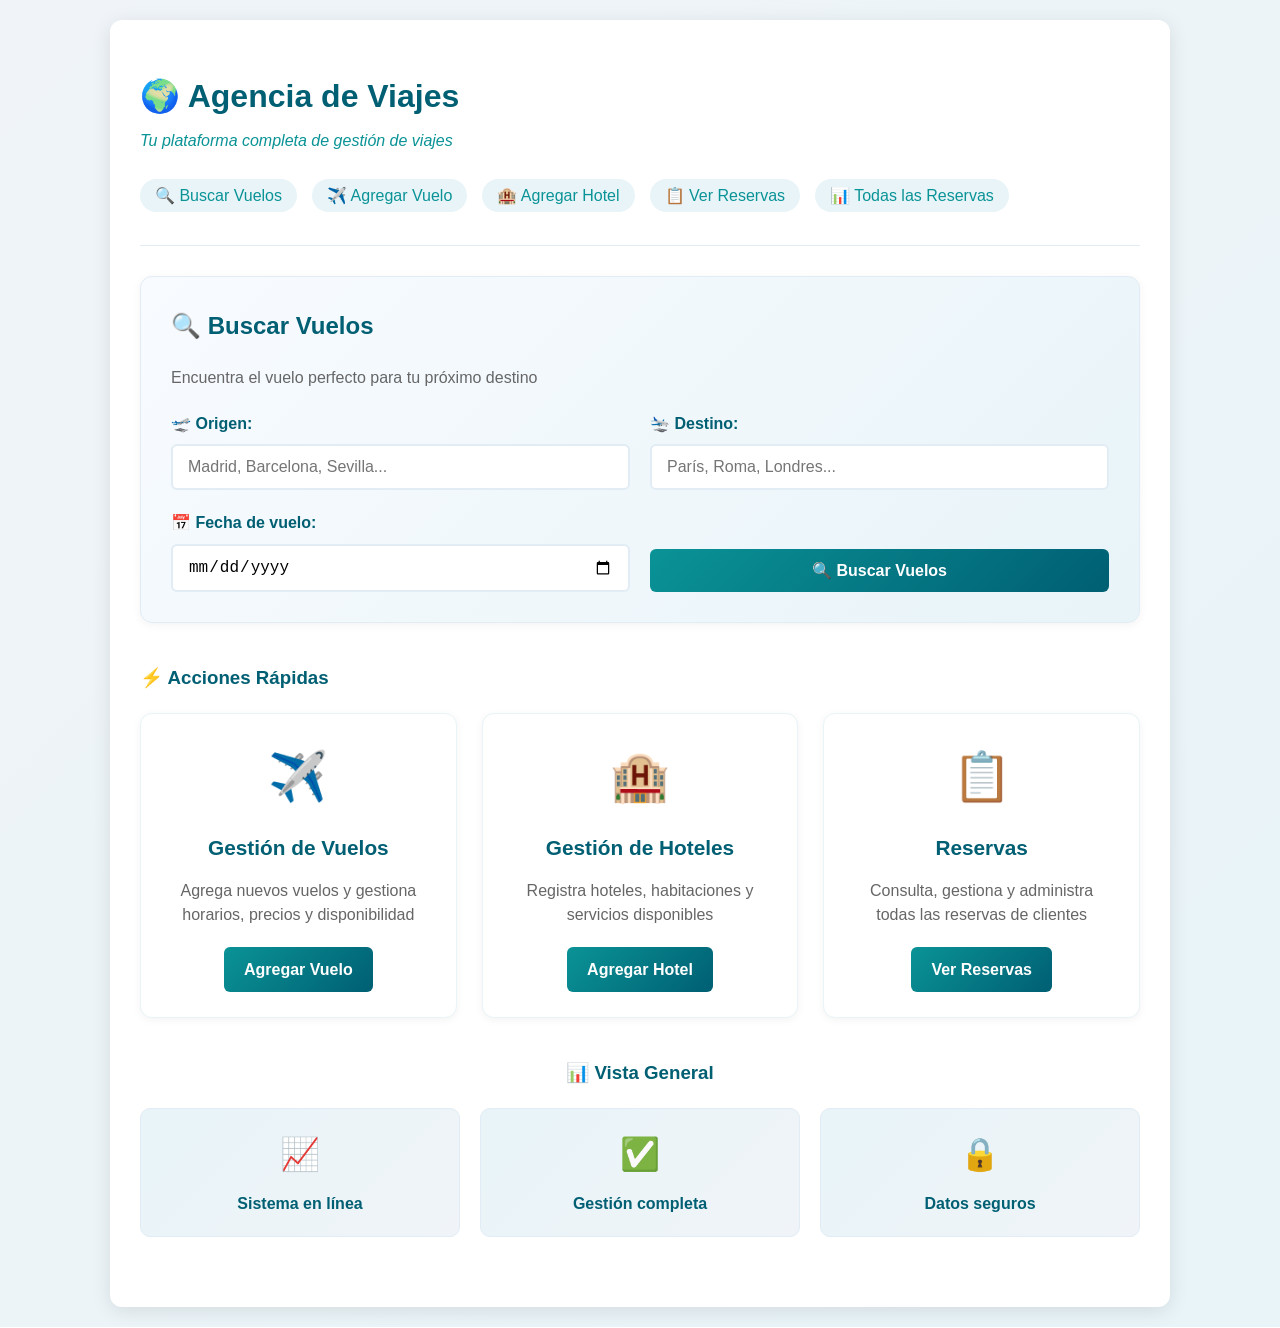
==== index.html @ 9b8c656c "Mejoras completas en la interfaz y funcionalidad del sistema" ====
<!DOCTYPE html>
<html lang="es">
<head>
  <meta charset="UTF-8">
  <meta name="viewport" content="width=device-width, initial-scale=1.0">
  <title>Agencia de Viajes - Sistema de Gestión</title>
  <link rel="stylesheet" href="styles.css" />
</head>
<body>
  <div class="container">
    <header>
      <h1>🌍 Agencia de Viajes</h1>
      <p class="subtitle">Tu plataforma completa de gestión de viajes</p>
    </header>

    <nav>
      <ul>
        <li><a href="#buscar">🔍 Buscar Vuelos</a></li>
        <li><a href="form_vuelo.html">✈️ Agregar Vuelo</a></li>
        <li><a href="form_hotel.html">🏨 Agregar Hotel</a></li>
        <li><a href="consulta_reservas.php">📋 Ver Reservas</a></li>
        <li><a href="mostrar_reservas.php">📊 Todas las Reservas</a></li>
      </ul>
    </nav>

    <!-- Sección de búsqueda integrada -->
    <section id="buscar" class="search-section">
      <h2>🔍 Buscar Vuelos</h2>
      <p>Encuentra el vuelo perfecto para tu próximo destino</p>
      <form action="mostrar_vuelo.php" method="GET" class="search-form">
        <div class="form-row">
          <div class="form-group">
            <label for="origen">🛫 Origen:</label>
            <input type="text" id="origen" name="origen" placeholder="Madrid, Barcelona, Sevilla..." required>
          </div>
          <div class="form-group">
            <label for="destino">🛬 Destino:</label>
            <input type="text" id="destino" name="destino" placeholder="París, Roma, Londres..." required>
          </div>
        </div>
        <div class="form-row">
          <div class="form-group">
            <label for="fecha">📅 Fecha de vuelo:</label>
            <input type="date" id="fecha" name="fecha">
          </div>
          <div class="form-group">
            <input type="submit" value="🔍 Buscar Vuelos" class="btn-search">
          </div>
        </div>
      </form>
    </section>

    <!-- Enlaces rápidos -->
    <section class="quick-actions">
      <h3>⚡ Acciones Rápidas</h3>
      <div class="action-cards">
        <div class="card">
          <div class="card-icon">✈️</div>
          <h4>Gestión de Vuelos</h4>
          <p>Agrega nuevos vuelos y gestiona horarios, precios y disponibilidad</p>
          <a href="form_vuelo.html" class="btn">Agregar Vuelo</a>
        </div>
        <div class="card">
          <div class="card-icon">🏨</div>
          <h4>Gestión de Hoteles</h4>
          <p>Registra hoteles, habitaciones y servicios disponibles</p>
          <a href="form_hotel.html" class="btn">Agregar Hotel</a>
        </div>
        <div class="card">
          <div class="card-icon">📋</div>
          <h4>Reservas</h4>
          <p>Consulta, gestiona y administra todas las reservas de clientes</p>
          <a href="consulta_reservas.php" class="btn">Ver Reservas</a>
        </div>
      </div>
    </section>

    <!-- Estadísticas rápidas -->
    <section class="stats-section">
      <h3>📊 Vista General</h3>
      <div class="stats-grid">
        <div class="stat-card">
          <div class="stat-number">📈</div>
          <div class="stat-label">Sistema en línea</div>
        </div>
        <div class="stat-card">
          <div class="stat-number">✅</div>
          <div class="stat-label">Gestión completa</div>
        </div>
        <div class="stat-card">
          <div class="stat-number">🔒</div>
          <div class="stat-label">Datos seguros</div>
        </div>
      </div>
    </section>
  </div>
</body>
</html>
---- styles.css ----
/* styles.css - Estilos generales para Agencia de Viajes */

body {
  font-family: 'Segoe UI', Tahoma, Geneva, Verdana, sans-serif;
  background: linear-gradient(135deg, #f0f4f8 0%, #e8f4f8 100%);
  color: #333;
  margin: 0;
  padding: 20px;
  line-height: 1.6;
}

h1, h2, h3 {
  color: #005f73;
}

h1 {
  margin-bottom: 5px;
}

.subtitle {
  color: #0a9396;
  font-style: italic;
  margin-top: 0;
  margin-bottom: 30px;
}

a {
  color: #0a9396;
  text-decoration: none;
  transition: color 0.3s ease;
}

a:hover {
  color: #005f73;
  text-decoration: underline;
}

nav ul {
  list-style: none;
  padding: 0;
  display: flex;
  gap: 15px;
  flex-wrap: wrap;
}

nav ul li {
  display: inline;
}

nav ul li a {
  background: #e8f4f8;
  padding: 8px 15px;
  border-radius: 20px;
  font-weight: 500;
  transition: all 0.3s ease;
}

nav ul li a:hover {
  background: #0a9396;
  color: white;
  text-decoration: none;
}

.container {
  max-width: 1000px;
  margin: auto;
  background: #ffffff;
  padding: 30px;
  border-radius: 12px;
  box-shadow: 0 4px 20px rgba(0, 0, 0, 0.1);
}

form {
  display: flex;
  flex-direction: column;
  gap: 15px;
}

label {
  font-weight: 600;
  color: #005f73;
}

input[type="text"],
input[type="number"],
input[type="date"] {
  padding: 12px 15px;
  border: 2px solid #e1ecf4;
  border-radius: 6px;
  font-size: 1rem;
  transition: all 0.3s ease;
  background: white;
}

input[type="text"]:focus,
input[type="number"]:focus,
input[type="date"]:focus {
  outline: none;
  border-color: #0a9396;
  box-shadow: 0 0 0 3px rgba(10, 147, 150, 0.1);
}

input[type="submit"] {
  background: linear-gradient(135deg, #0a9396, #005f73);
  color: white;
  font-weight: bold;
  border: none;
  padding: 12px 20px;
  border-radius: 6px;
  cursor: pointer;
  font-size: 1rem;
  transition: all 0.3s ease;
}

input[type="submit"]:hover {
  background: linear-gradient(135deg, #005f73, #003d4a);
  transform: translateY(-1px);
  box-shadow: 0 4px 12px rgba(0, 0, 0, 0.2);
}

/* Estilos para la búsqueda integrada */
.search-section {
  background: linear-gradient(135deg, #f8fbff, #e8f4f8);
  padding: 30px;
  border-radius: 12px;
  margin: 30px 0;
  border: 1px solid #e1ecf4;
  box-shadow: 0 2px 10px rgba(0, 0, 0, 0.05);
}

.search-section h2 {
  margin-top: 0;
  color: #005f73;
}

.search-section p {
  color: #666;
  margin-bottom: 20px;
}

.search-form {
  display: flex;
  flex-direction: column;
  gap: 20px;
}

.form-row {
  display: flex;
  gap: 20px;
  align-items: end;
}

.form-group {
  flex: 1;
  display: flex;
  flex-direction: column;
  gap: 8px;
}

.btn-search {
  background: linear-gradient(135deg, #0a9396, #005f73);
  padding: 12px 24px;
  border-radius: 6px;
  font-weight: bold;
  min-width: 160px;
  border: none;
  color: white;
  cursor: pointer;
  transition: all 0.3s ease;
}

.btn-search:hover {
  background: linear-gradient(135deg, #005f73, #003d4a);
  transform: translateY(-1px);
}

/* Estilos para las tarjetas de acción */
.quick-actions {
  margin: 40px 0;
}

.action-cards {
  display: grid;
  grid-template-columns: repeat(auto-fit, minmax(280px, 1fr));
  gap: 25px;
  margin-top: 20px;
}

.card {
  background: white;
  border: 1px solid #e8f4f8;
  border-radius: 12px;
  padding: 25px;
  text-align: center;
  transition: all 0.3s ease;
  box-shadow: 0 2px 8px rgba(0, 0, 0, 0.05);
}

.card:hover {
  transform: translateY(-5px);
  box-shadow: 0 8px 25px rgba(0, 0, 0, 0.15);
  border-color: #0a9396;
}

.card-icon {
  font-size: 3rem;
  margin-bottom: 15px;
}

.card h4 {
  color: #005f73;
  margin: 0 0 15px 0;
  font-size: 1.3rem;
}

.card p {
  color: #666;
  margin: 0 0 20px 0;
  line-height: 1.5;
}

.btn {
  display: inline-block;
  background: linear-gradient(135deg, #0a9396, #005f73);
  color: white;
  padding: 10px 20px;
  border-radius: 6px;
  text-decoration: none;
  font-weight: 600;
  transition: all 0.3s ease;
  border: none;
  cursor: pointer;
}

.btn:hover {
  background: linear-gradient(135deg, #005f73, #003d4a);
  text-decoration: none;
  transform: translateY(-1px);
}

.btn-secondary {
  background: linear-gradient(135deg, #6c757d, #495057);
}

.btn-secondary:hover {
  background: linear-gradient(135deg, #495057, #343a40);
}

/* Estilos para estadísticas */
.stats-section {
  margin: 40px 0;
  text-align: center;
}

.stats-grid {
  display: grid;
  grid-template-columns: repeat(auto-fit, minmax(200px, 1fr));
  gap: 20px;
  margin-top: 20px;
}

.stat-card {
  background: linear-gradient(135deg, #e8f4f8, #f0f4f8);
  padding: 20px;
  border-radius: 10px;
  border: 1px solid #e1ecf4;
}

.stat-number {
  font-size: 2rem;
  margin-bottom: 10px;
}

.stat-label {
  color: #005f73;
  font-weight: 600;
}

/* Estilos para tablas */
table {
  border-collapse: collapse;
  width: 100%;
  margin-top: 20px;
  background: white;
  border-radius: 8px;
  overflow: hidden;
  box-shadow: 0 2px 10px rgba(0, 0, 0, 0.1);
}

th, td {
  border: 1px solid #e1ecf4;
  padding: 12px 15px;
  text-align: left;
}

th {
  background: linear-gradient(135deg, #94d2bd, #a8dadc);
  color: #003049;
  font-weight: 600;
}

tr:nth-child(even) {
  background-color: #f8fbff;
}

tr:hover {
  background-color: #e8f4f8;
}

/* Estilos para resultados de búsqueda */
.search-summary {
  background: linear-gradient(135deg, #e8f4f8, #f0f8ff);
  padding: 20px;
  border-radius: 8px;
  margin: 20px 0;
  border-left: 4px solid #0a9396;
  box-shadow: 0 2px 8px rgba(0, 0, 0, 0.05);
}

.search-criteria {
  background: #0a9396;
  color: white;
  padding: 4px 12px;
  border-radius: 15px;
  font-size: 0.9rem;
  margin: 0 5px;
  display: inline-block;
}

.results-count {
  color: #005f73;
  font-weight: 600;
  margin: 20px 0;
  font-size: 1.1rem;
}

.price {
  font-weight: bold;
  color: #0a9396;
  font-size: 1.1rem;
}

.low-availability {
  color: #dc3545;
}

.warning {
  font-size: 0.8rem;
  color: #dc3545;
  font-weight: bold;
  display: block;
  margin-top: 2px;
}

.btn-reservar {
  background: linear-gradient(135deg, #28a745, #20c997);
  color: white;
  padding: 8px 16px;
  border-radius: 5px;
  text-decoration: none;
  font-size: 0.9rem;
  font-weight: 600;
  transition: all 0.3s ease;
}

.btn-reservar:hover {
  background: linear-gradient(135deg, #20c997, #17a2b8);
  text-decoration: none;
  transform: translateY(-1px);
}

.no-disponible {
  color: #dc3545;
  font-weight: bold;
  font-size: 0.9rem;
}

/* Mensajes */
.message {
  margin-top: 20px;
  padding: 20px;
  border-radius: 8px;
  background: linear-gradient(135deg, #94d2bd, #a8dadc);
  color: #003049;
  font-weight: 600;
}

.no-results {
  background: linear-gradient(135deg, #ffe6e6, #ffcccc);
  color: #721c24;
  text-align: center;
}

.no-results h3 {
  color: #721c24;
  margin-top: 0;
}

.no-results ul {
  text-align: left;
  display: inline-block;
  margin: 15px 0;
}

.action-buttons {
  margin-top: 30px;
  text-align: center;
  display: flex;
  gap: 15px;
  justify-content: center;
  flex-wrap: wrap;
}

/* Navegación */
nav {
  margin-bottom: 30px;
  padding-bottom: 20px;
  border-bottom: 1px solid #e1ecf4;
}

/* Responsive */
@media (max-width: 768px) {
  .form-row {
    flex-direction: column;
  }
  
  .action-cards {
    grid-template-columns: 1fr;
  }
  
  .stats-grid {
    grid-template-columns: 1fr;
  }
  
  nav ul {
    justify-content: center;
  }
  
  .action-buttons {
    flex-direction: column;
    align-items: center;
  }
  
  .action-buttons .btn {
    width: 200px;
  }
}

@media (max-width: 480px) {
  .container {
    padding: 20px;
    margin: 10px;
  }
  
  .search-section {
    padding: 20px;
  }
  
  table {
    font-size: 0.9rem;
  }
  
  th, td {
    padding: 8px 10px;
  }
}
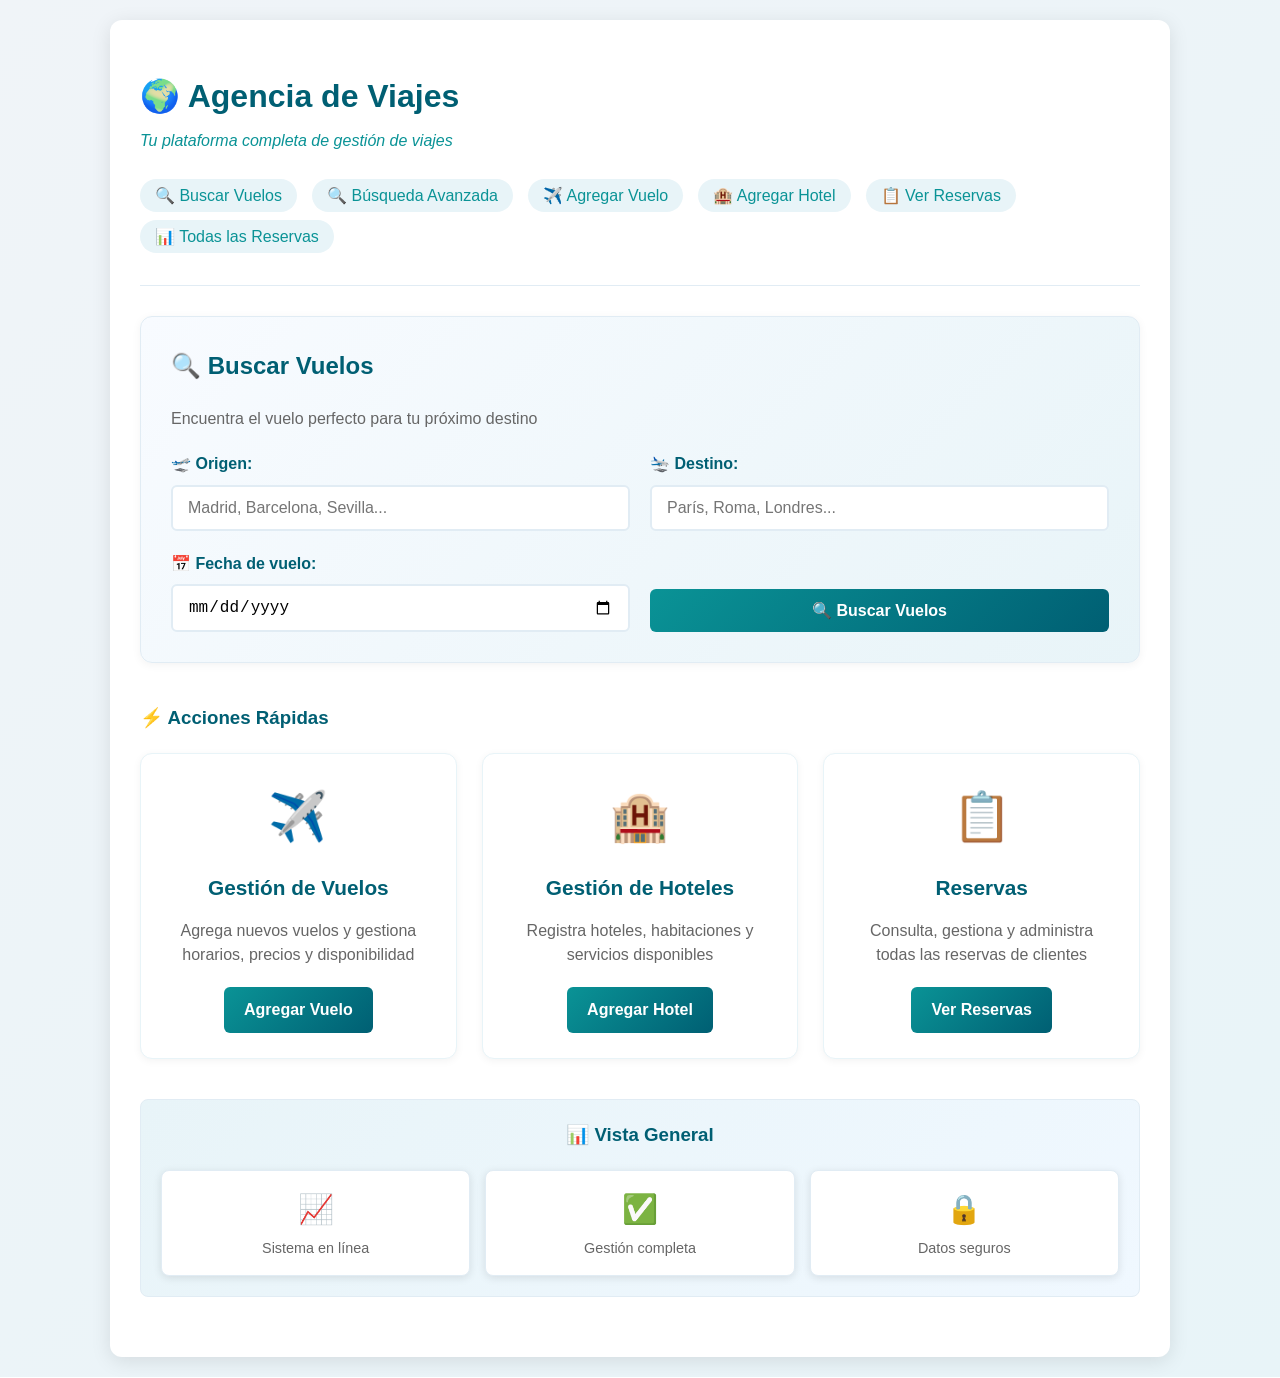
==== commit 80ce6200: "feat: Implementar busqueda avanzada de vuelos Nuevas funcionalidades: - Interfaz de busqueda avanzad" ====
--- a/index.html
+++ b/index.html
@@ -16,6 +16,7 @@
     <nav>
       <ul>
         <li><a href="#buscar">🔍 Buscar Vuelos</a></li>
+        <li><a href="busqueda_avanzada.html">🔍 Búsqueda Avanzada</a></li>
         <li><a href="form_vuelo.html">✈️ Agregar Vuelo</a></li>
         <li><a href="form_hotel.html">🏨 Agregar Hotel</a></li>
         <li><a href="consulta_reservas.php">📋 Ver Reservas</a></li>
--- a/styles.css
+++ b/styles.css
@@ -465,3 +465,214 @@
   }
 }
 
+/* Estilos específicos para consulta_reservas.php */
+.results-section {
+  margin: 20px 0;
+}
+
+.hotel-result {
+  background: linear-gradient(135deg, #f8fbff, #e8f4f8);
+  border: 1px solid #e1ecf4;
+  border-radius: 8px;
+  padding: 20px;
+  margin: 15px 0;
+  box-shadow: 0 2px 8px rgba(0, 0, 0, 0.1);
+  transition: transform 0.2s ease;
+}
+
+.hotel-result:hover {
+  transform: translateY(-2px);
+  box-shadow: 0 4px 15px rgba(0, 0, 0, 0.15);
+}
+
+.hotel-result h3 {
+  margin: 0 0 10px 0;
+  color: #005f73;
+}
+
+.reservation-count {
+  margin: 0;
+  color: #0a9396;
+  font-weight: 600;
+  font-size: 1.1rem;
+}
+
+.stats-section {
+  background: linear-gradient(135deg, #e8f4f8, #f0f8ff);
+  border-radius: 8px;
+  padding: 20px;
+  margin: 30px 0;
+  border: 1px solid #e1ecf4;
+}
+
+.stats-section h3 {
+  margin-top: 0;
+  color: #005f73;
+  text-align: center;
+}
+
+.stat-item {
+  display: flex;
+  justify-content: space-between;
+  align-items: center;
+  padding: 10px 0;
+  border-bottom: 1px solid #e1ecf4;
+}
+
+.stat-item:last-child {
+  border-bottom: none;
+}
+
+.stat-label {
+  color: #666;
+  font-weight: 500;
+}
+
+.stat-value {
+  background: #0a9396;
+  color: white;
+  padding: 4px 12px;
+  border-radius: 15px;
+  font-weight: bold;
+  font-size: 1.1rem;
+}
+
+/* Estilos específicos para mostrar_reservas.php */
+.table-container {
+  overflow-x: auto;
+  margin: 20px 0;
+  border-radius: 8px;
+  box-shadow: 0 2px 10px rgba(0, 0, 0, 0.1);
+}
+
+.codigo-reserva {
+  font-family: 'Courier New', monospace;
+  font-weight: bold;
+  color: #0a9396;
+}
+
+.tipo-reserva {
+  padding: 4px 12px;
+  border-radius: 15px;
+  font-size: 0.9rem;
+  font-weight: 600;
+  white-space: nowrap;
+}
+
+.tipo-vuelo {
+  background: #e3f2fd;
+  color: #1976d2;
+}
+
+.tipo-hotel {
+  background: #f3e5f5;
+  color: #7b1fa2;
+}
+
+.tipo-paquete {
+  background: #e8f5e8;
+  color: #388e3c;
+}
+
+.detalles-servicio {
+  font-size: 0.9rem;
+  line-height: 1.3;
+}
+
+.vuelo-info, .hotel-info {
+  margin: 2px 0;
+}
+
+.no-detalles {
+  color: #999;
+  font-style: italic;
+}
+
+.text-center {
+  text-align: center;
+}
+
+.estado {
+  padding: 4px 10px;
+  border-radius: 12px;
+  font-size: 0.85rem;
+  font-weight: 600;
+  white-space: nowrap;
+}
+
+.estado-pendiente {
+  background: #fff3cd;
+  color: #856404;
+}
+
+.estado-confirmada {
+  background: #d4edda;
+  color: #155724;
+}
+
+.estado-pagada {
+  background: #d1ecf1;
+  color: #0c5460;
+}
+
+.estado-cancelada {
+  background: #f8d7da;
+  color: #721c24;
+}
+
+.estado-completada {
+  background: #d1f2eb;
+  color: #0f5132;
+}
+
+.stats-summary {
+  background: linear-gradient(135deg, #f8fbff, #e8f4f8);
+  border-radius: 12px;
+  padding: 25px;
+  margin: 30px 0;
+  border: 1px solid #e1ecf4;
+}
+
+.stats-summary h3 {
+  text-align: center;
+  margin-bottom: 20px;
+  color: #005f73;
+}
+
+.stats-grid {
+  display: grid;
+  grid-template-columns: repeat(auto-fit, minmax(200px, 1fr));
+  gap: 15px;
+}
+
+.stat-card {
+  background: white;
+  border-radius: 8px;
+  padding: 15px;
+  text-align: center;
+  box-shadow: 0 2px 8px rgba(0, 0, 0, 0.1);
+  transition: transform 0.2s ease;
+}
+
+.stat-card:hover {
+  transform: translateY(-2px);
+}
+
+.stat-icon {
+  font-size: 2rem;
+  margin-bottom: 8px;
+}
+
+.stat-number {
+  font-size: 1.8rem;
+  font-weight: bold;
+  color: #0a9396;
+  margin-bottom: 5px;
+}
+
+.stat-label {
+  color: #666;
+  font-size: 0.9rem;
+  font-weight: 500;
+}
+
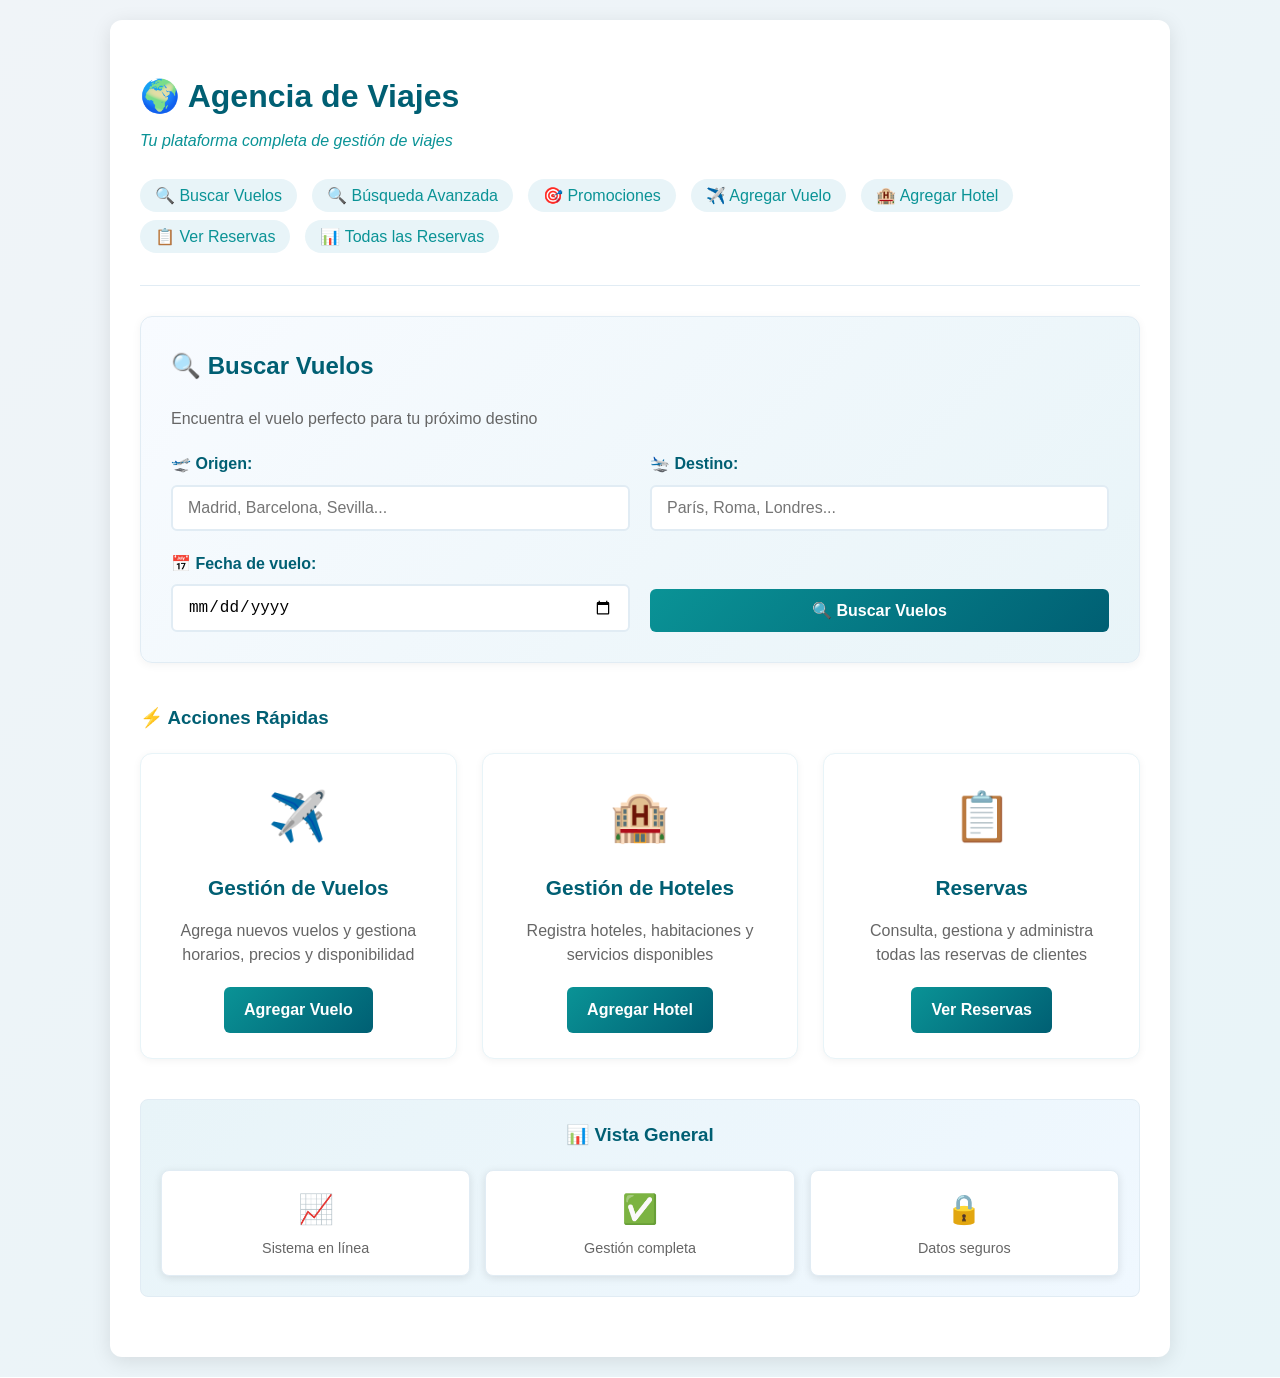
==== commit 7a31b463: "feat: Implementar carousel de promociones y destinos turisticos  Funcionalidad completa de marketing" ====
--- a/index.html
+++ b/index.html
@@ -17,14 +17,13 @@
       <ul>
         <li><a href="#buscar">🔍 Buscar Vuelos</a></li>
         <li><a href="busqueda_avanzada.html">🔍 Búsqueda Avanzada</a></li>
+        <li><a href="promociones.html">🎯 Promociones</a></li>
         <li><a href="form_vuelo.html">✈️ Agregar Vuelo</a></li>
         <li><a href="form_hotel.html">🏨 Agregar Hotel</a></li>
         <li><a href="consulta_reservas.php">📋 Ver Reservas</a></li>
         <li><a href="mostrar_reservas.php">📊 Todas las Reservas</a></li>
       </ul>
-    </nav>
-
-    <!-- Sección de búsqueda integrada -->
+    </nav>    <!-- Sección de búsqueda integrada -->
     <section id="buscar" class="search-section">
       <h2>🔍 Buscar Vuelos</h2>
       <p>Encuentra el vuelo perfecto para tu próximo destino</p>
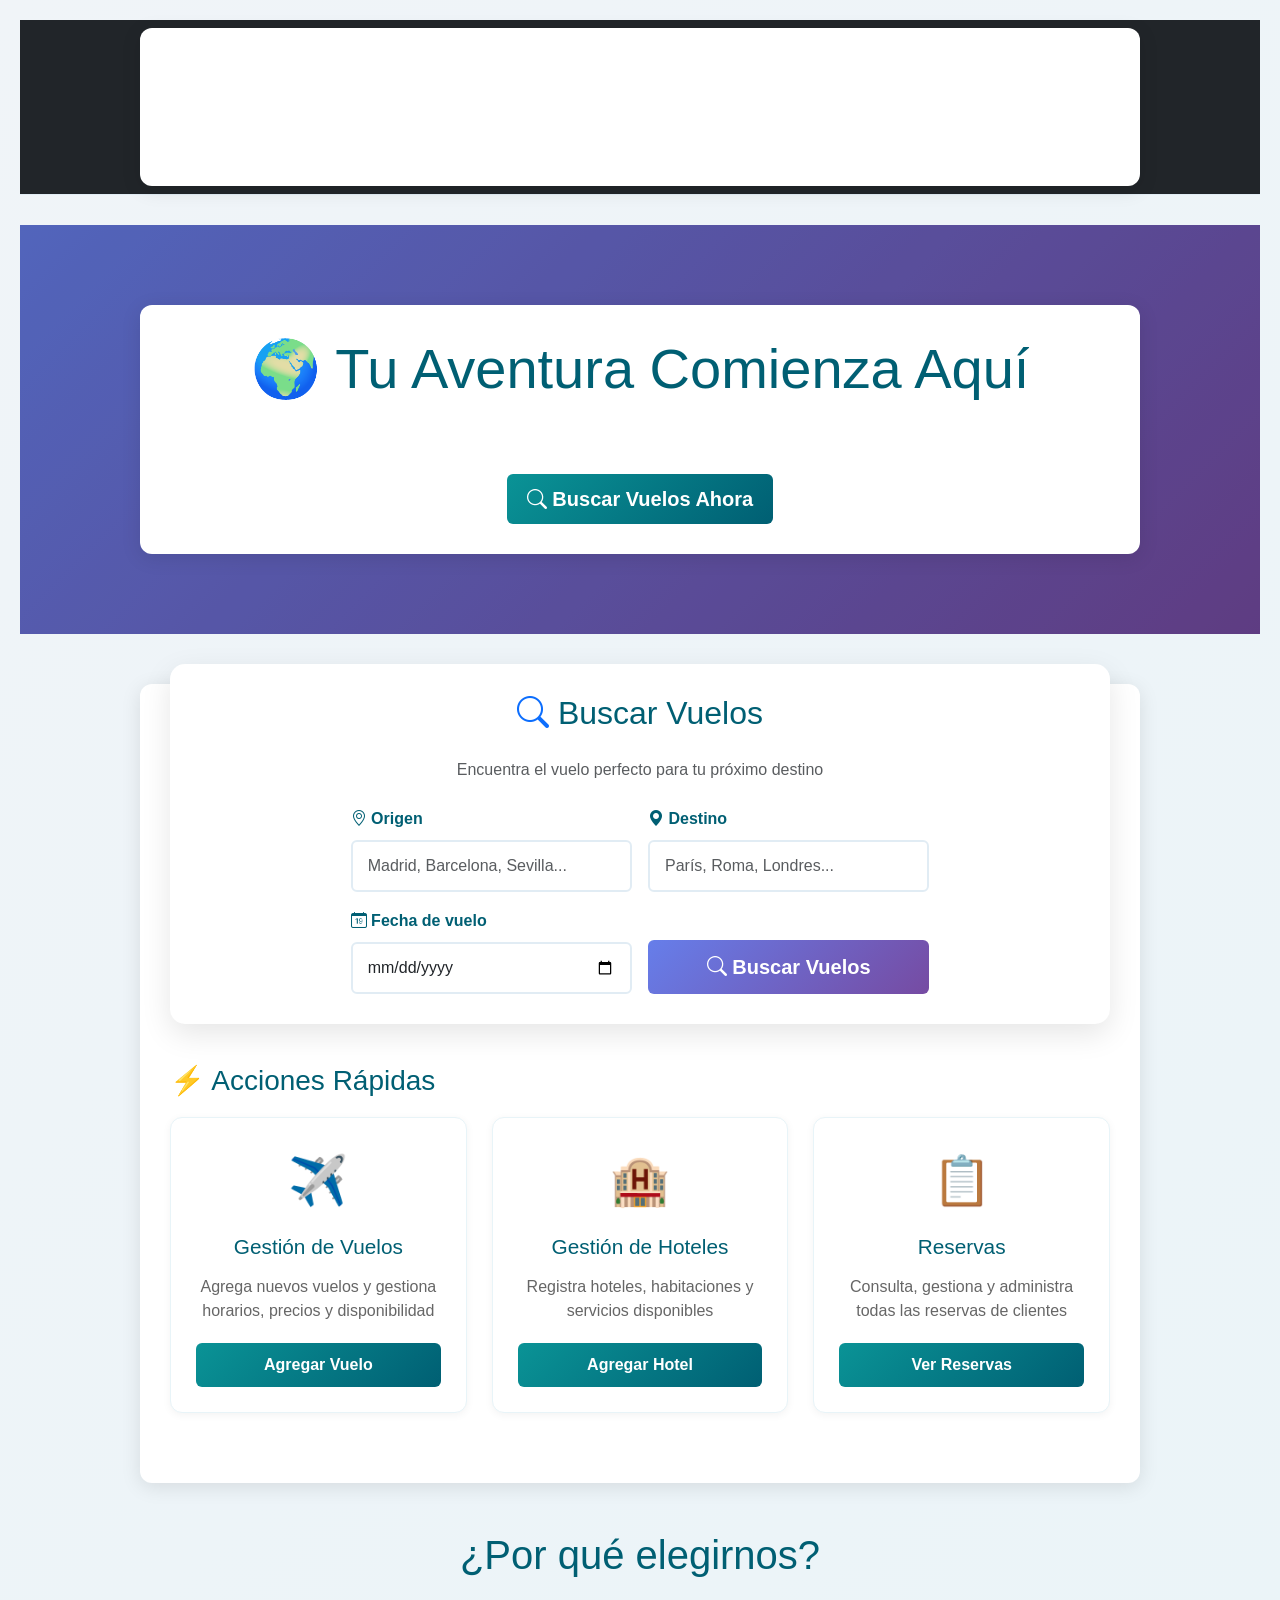
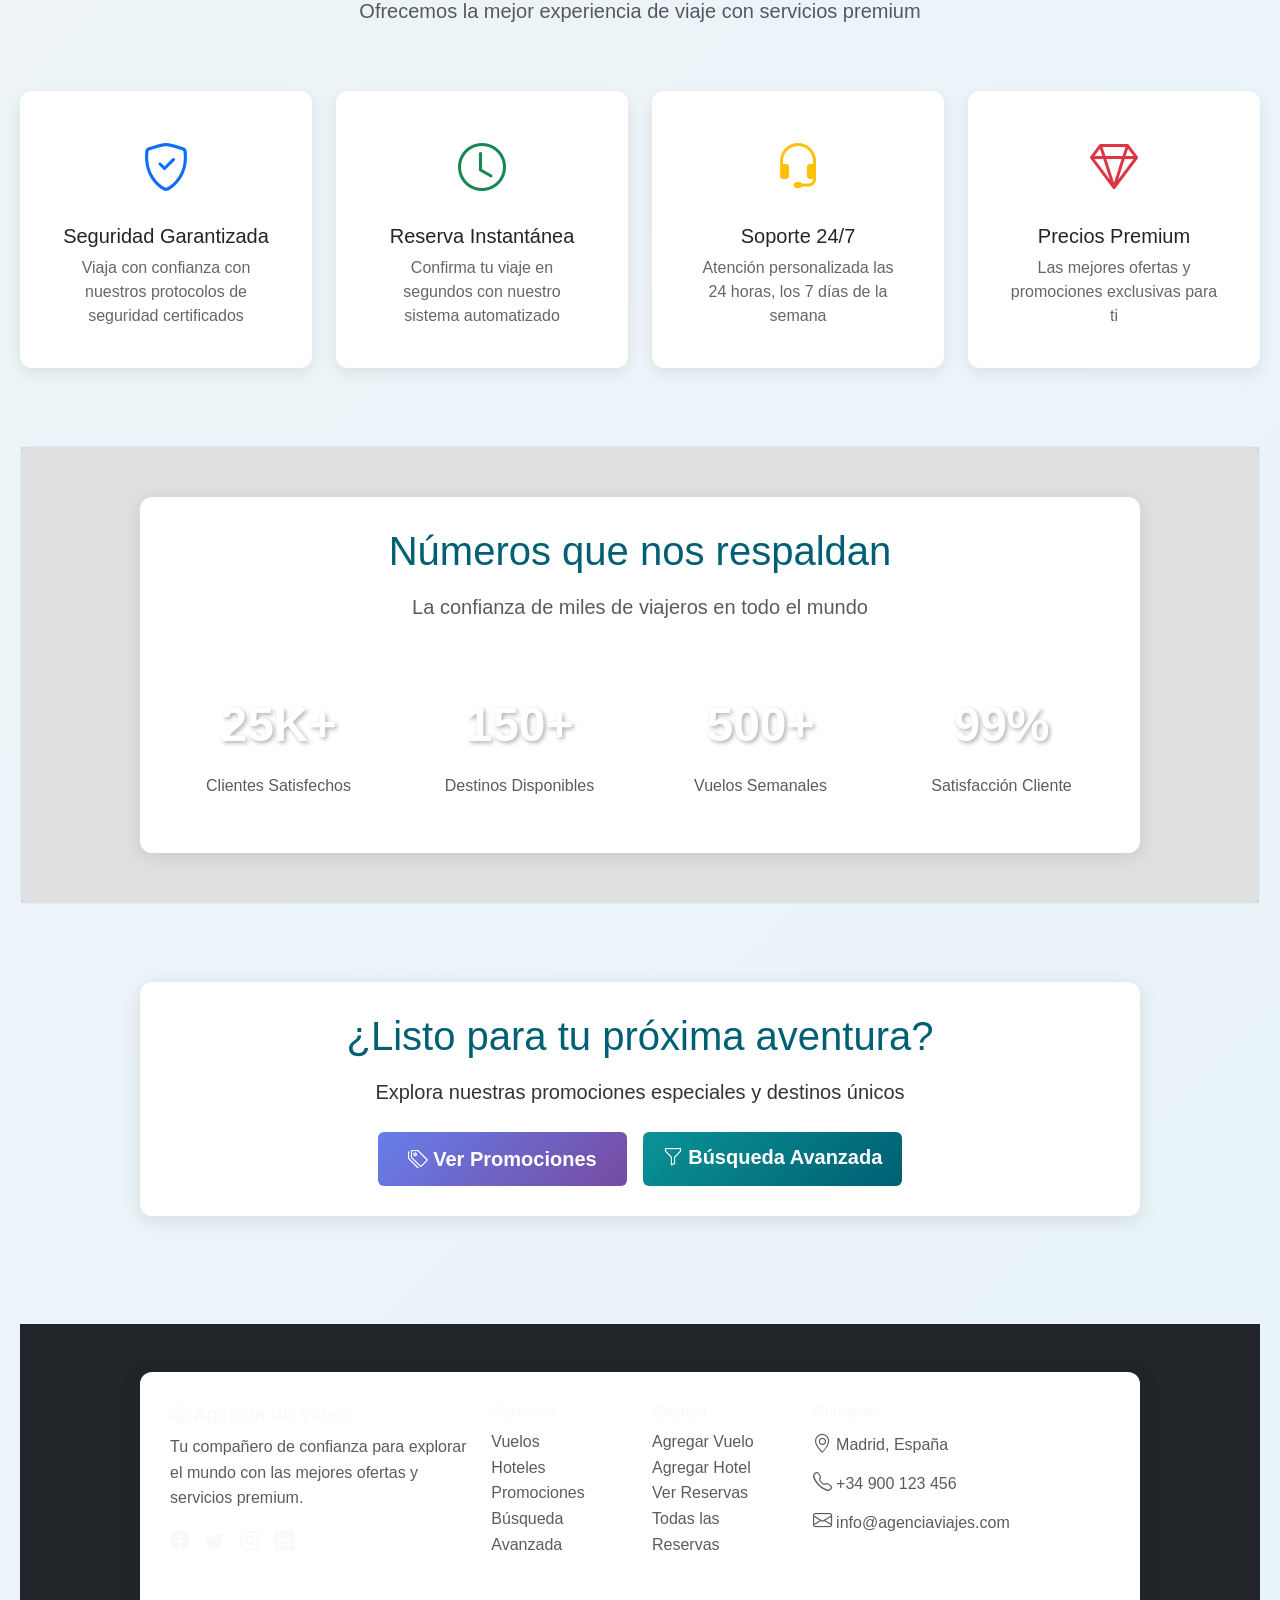
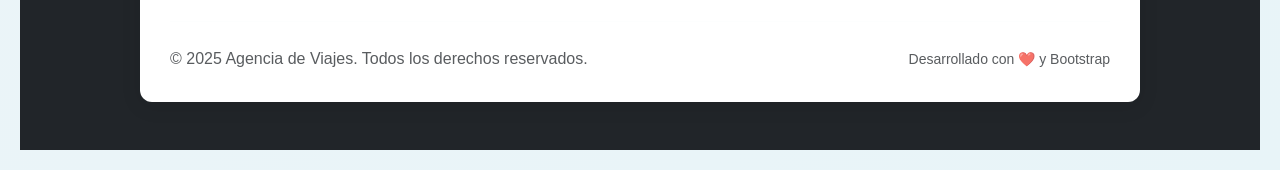
==== commit e181808f: "MEGA FEATURE: Carousel Dinámico + Modernización Bootstrap 5.3.2  IMPLEMENTACIÓN COMPLETA CAROUSEL @R" ====
--- a/index.html
+++ b/index.html
@@ -4,50 +4,192 @@
   <meta charset="UTF-8">
   <meta name="viewport" content="width=device-width, initial-scale=1.0">
   <title>Agencia de Viajes - Sistema de Gestión</title>
+  
+  <!-- Bootstrap CSS -->
+  <link href="https://cdn.jsdelivr.net/npm/bootstrap@5.3.2/dist/css/bootstrap.min.css" rel="stylesheet">
+  <!-- Bootstrap Icons -->
+  <link rel="stylesheet" href="https://cdn.jsdelivr.net/npm/bootstrap-icons@1.11.0/font/bootstrap-icons.css">
+  <!-- Custom CSS -->
   <link rel="stylesheet" href="styles.css" />
+  
+  <style>
+    /* Estilos personalizados para mejorar Bootstrap */
+    .navbar-brand {
+      font-size: 1.5rem;
+      font-weight: bold;
+    }
+    
+    .hero-section {
+      background: linear-gradient(135deg, #667eea 0%, #764ba2 100%);
+      color: white;
+      padding: 80px 0;
+      margin-bottom: 50px;
+    }
+    
+    .search-card {
+      background: white;
+      border-radius: 15px;
+      box-shadow: 0 10px 30px rgba(0,0,0,0.1);
+      padding: 30px;
+      margin-top: -50px;
+      position: relative;
+      z-index: 10;
+    }
+    
+    .btn-custom {
+      background: linear-gradient(135deg, #667eea 0%, #764ba2 100%);
+      border: none;
+      color: white;
+      transition: all 0.3s ease;
+    }
+    
+    .btn-custom:hover {
+      transform: translateY(-2px);
+      box-shadow: 0 5px 15px rgba(102, 126, 234, 0.4);
+      color: white;
+    }
+    
+    .feature-card {
+      transition: transform 0.3s ease;
+      border: none;
+      box-shadow: 0 5px 15px rgba(0,0,0,0.08);
+    }
+    
+    .feature-card:hover {
+      transform: translateY(-5px);
+      box-shadow: 0 10px 25px rgba(0,0,0,0.15);
+    }
+    
+    .stats-section {
+      background: #f8f9fa;
+      padding: 50px 0;
+    }
+    
+    .stat-number {
+      font-size: 2.5rem;
+      font-weight: bold;
+      color: #667eea;
+    }
+  </style>
 </head>
 <body>
+  <!-- Navbar -->
+  <nav class="navbar navbar-expand-lg navbar-dark bg-dark sticky-top">
+    <div class="container">
+      <a class="navbar-brand" href="index.html">
+        <i class="bi bi-airplane"></i> Agencia de Viajes
+      </a>
+      
+      <button class="navbar-toggler" type="button" data-bs-toggle="collapse" data-bs-target="#navbarNav">
+        <span class="navbar-toggler-icon"></span>
+      </button>
+      
+      <div class="collapse navbar-collapse" id="navbarNav">
+        <ul class="navbar-nav ms-auto">
+          <li class="nav-item">
+            <a class="nav-link active" href="index.html">
+              <i class="bi bi-house"></i> Inicio
+            </a>
+          </li>
+          <li class="nav-item">
+            <a class="nav-link" href="#buscar">
+              <i class="bi bi-search"></i> Buscar Vuelos
+            </a>
+          </li>
+          <li class="nav-item">
+            <a class="nav-link" href="busqueda_avanzada.html">
+              <i class="bi bi-funnel"></i> Búsqueda Avanzada
+            </a>
+          </li>
+          <li class="nav-item">
+            <a class="nav-link" href="promociones_dinamicas.html">
+              <i class="bi bi-tags"></i> Promociones
+            </a>
+          </li>
+          <li class="nav-item dropdown">
+            <a class="nav-link dropdown-toggle" href="#" role="button" data-bs-toggle="dropdown">
+              <i class="bi bi-plus-circle"></i> Gestión
+            </a>
+            <ul class="dropdown-menu">
+              <li><a class="dropdown-item" href="form_vuelo.html">
+                <i class="bi bi-airplane"></i> Agregar Vuelo
+              </a></li>
+              <li><a class="dropdown-item" href="form_hotel.html">
+                <i class="bi bi-building"></i> Agregar Hotel
+              </a></li>
+            </ul>
+          </li>
+          <li class="nav-item dropdown">
+            <a class="nav-link dropdown-toggle" href="#" role="button" data-bs-toggle="dropdown">
+              <i class="bi bi-list-ul"></i> Reservas
+            </a>
+            <ul class="dropdown-menu">
+              <li><a class="dropdown-item" href="consulta_reservas.php">
+                <i class="bi bi-eye"></i> Ver Reservas
+              </a></li>
+              <li><a class="dropdown-item" href="mostrar_reservas.php">
+                <i class="bi bi-table"></i> Todas las Reservas
+              </a></li>
+            </ul>
+          </li>
+        </ul>
+      </div>
+    </div>
+  </nav>
+
+  <!-- Hero Section -->
+  <section class="hero-section">
+    <div class="container text-center">
+      <h1 class="display-4 mb-3">🌍 Tu Aventura Comienza Aquí</h1>
+      <p class="lead mb-4">Descubre destinos increíbles con las mejores ofertas y un servicio excepcional</p>
+      <a href="#buscar" class="btn btn-light btn-lg">
+        <i class="bi bi-search"></i> Buscar Vuelos Ahora
+      </a>
+    </div>
+  </section>
+
   <div class="container">
-    <header>
-      <h1>🌍 Agencia de Viajes</h1>
-      <p class="subtitle">Tu plataforma completa de gestión de viajes</p>
-    </header>
-
-    <nav>
-      <ul>
-        <li><a href="#buscar">🔍 Buscar Vuelos</a></li>
-        <li><a href="busqueda_avanzada.html">🔍 Búsqueda Avanzada</a></li>
-        <li><a href="promociones.html">🎯 Promociones</a></li>
-        <li><a href="form_vuelo.html">✈️ Agregar Vuelo</a></li>
-        <li><a href="form_hotel.html">🏨 Agregar Hotel</a></li>
-        <li><a href="consulta_reservas.php">📋 Ver Reservas</a></li>
-        <li><a href="mostrar_reservas.php">📊 Todas las Reservas</a></li>
-      </ul>
-    </nav>    <!-- Sección de búsqueda integrada -->
-    <section id="buscar" class="search-section">
-      <h2>🔍 Buscar Vuelos</h2>
-      <p>Encuentra el vuelo perfecto para tu próximo destino</p>
-      <form action="mostrar_vuelo.php" method="GET" class="search-form">
-        <div class="form-row">
-          <div class="form-group">
-            <label for="origen">🛫 Origen:</label>
-            <input type="text" id="origen" name="origen" placeholder="Madrid, Barcelona, Sevilla..." required>
-          </div>
-          <div class="form-group">
-            <label for="destino">🛬 Destino:</label>
-            <input type="text" id="destino" name="destino" placeholder="París, Roma, Londres..." required>
-          </div>
-        </div>
-        <div class="form-row">
-          <div class="form-group">
-            <label for="fecha">📅 Fecha de vuelo:</label>
-            <input type="date" id="fecha" name="fecha">
-          </div>
-          <div class="form-group">
-            <input type="submit" value="🔍 Buscar Vuelos" class="btn-search">
-          </div>
-        </div>
-      </form>
+    <!-- Sección de búsqueda mejorada -->
+    <div class="search-card" id="buscar">
+      <div class="row">
+        <div class="col-lg-8 mx-auto">
+          <h2 class="text-center mb-4">
+            <i class="bi bi-search text-primary"></i> Buscar Vuelos
+          </h2>
+          <p class="text-center text-muted mb-4">Encuentra el vuelo perfecto para tu próximo destino</p>
+          
+          <form action="mostrar_vuelo.php" method="GET">
+            <div class="row g-3">
+              <div class="col-md-6">
+                <label for="origen" class="form-label">
+                  <i class="bi bi-geo-alt"></i> Origen
+                </label>
+                <input type="text" class="form-control form-control-lg" id="origen" name="origen" 
+                       placeholder="Madrid, Barcelona, Sevilla..." required>
+              </div>
+              <div class="col-md-6">
+                <label for="destino" class="form-label">
+                  <i class="bi bi-geo-alt-fill"></i> Destino
+                </label>
+                <input type="text" class="form-control form-control-lg" id="destino" name="destino" 
+                       placeholder="París, Roma, Londres..." required>
+              </div>
+              <div class="col-md-6">
+                <label for="fecha" class="form-label">
+                  <i class="bi bi-calendar-date"></i> Fecha de vuelo
+                </label>
+                <input type="date" class="form-control form-control-lg" id="fecha" name="fecha">
+              </div>
+              <div class="col-md-6 d-flex align-items-end">
+                <button type="submit" class="btn btn-custom btn-lg w-100">
+                  <i class="bi bi-search"></i> Buscar Vuelos
+                </button>
+              </div>
+            </div>
+          </form>
+        </div>
+      </div>
+    </div>
     </section>
 
     <!-- Enlaces rápidos -->
@@ -75,24 +217,201 @@
       </div>
     </section>
 
-    <!-- Estadísticas rápidas -->
-    <section class="stats-section">
-      <h3>📊 Vista General</h3>
-      <div class="stats-grid">
-        <div class="stat-card">
-          <div class="stat-number">📈</div>
-          <div class="stat-label">Sistema en línea</div>
-        </div>
-        <div class="stat-card">
-          <div class="stat-number">✅</div>
-          <div class="stat-label">Gestión completa</div>
-        </div>
-        <div class="stat-card">
-          <div class="stat-number">🔒</div>
-          <div class="stat-label">Datos seguros</div>
+    </div>
+
+    <!-- Sección de características -->
+    <section class="py-5">
+      <div class="row">
+        <div class="col-lg-8 mx-auto text-center mb-5">
+          <h2 class="display-6 mb-3">¿Por qué elegirnos?</h2>
+          <p class="lead text-muted">Ofrecemos la mejor experiencia de viaje con servicios premium</p>
+        </div>
+      </div>
+      
+      <div class="row g-4">
+        <div class="col-md-6 col-lg-3">
+          <div class="card feature-card h-100 text-center p-4">
+            <div class="card-body">
+              <i class="bi bi-shield-check text-primary" style="font-size: 3rem;"></i>
+              <h5 class="card-title mt-3">Seguridad Garantizada</h5>
+              <p class="card-text">Viaja con confianza con nuestros protocolos de seguridad certificados</p>
+            </div>
+          </div>
+        </div>
+        
+        <div class="col-md-6 col-lg-3">
+          <div class="card feature-card h-100 text-center p-4">
+            <div class="card-body">
+              <i class="bi bi-clock text-success" style="font-size: 3rem;"></i>
+              <h5 class="card-title mt-3">Reserva Instantánea</h5>
+              <p class="card-text">Confirma tu viaje en segundos con nuestro sistema automatizado</p>
+            </div>
+          </div>
+        </div>
+        
+        <div class="col-md-6 col-lg-3">
+          <div class="card feature-card h-100 text-center p-4">
+            <div class="card-body">
+              <i class="bi bi-headset text-warning" style="font-size: 3rem;"></i>
+              <h5 class="card-title mt-3">Soporte 24/7</h5>
+              <p class="card-text">Atención personalizada las 24 horas, los 7 días de la semana</p>
+            </div>
+          </div>
+        </div>
+        
+        <div class="col-md-6 col-lg-3">
+          <div class="card feature-card h-100 text-center p-4">
+            <div class="card-body">
+              <i class="bi bi-gem text-danger" style="font-size: 3rem;"></i>
+              <h5 class="card-title mt-3">Precios Premium</h5>
+              <p class="card-text">Las mejores ofertas y promociones exclusivas para ti</p>
+            </div>
+          </div>
         </div>
       </div>
     </section>
   </div>
+
+  <!-- Sección de estadísticas -->
+  <section class="stats-section">
+    <div class="container">
+      <div class="row text-center">
+        <div class="col-lg-8 mx-auto mb-5">
+          <h2 class="display-6 mb-3">Números que nos respaldan</h2>
+          <p class="lead text-muted">La confianza de miles de viajeros en todo el mundo</p>
+        </div>
+      </div>
+      
+      <div class="row">
+        <div class="col-md-3 col-6 mb-4">
+          <div class="text-center">
+            <div class="stat-number">25K+</div>
+            <p class="text-muted mb-0">Clientes Satisfechos</p>
+          </div>
+        </div>
+        <div class="col-md-3 col-6 mb-4">
+          <div class="text-center">
+            <div class="stat-number">150+</div>
+            <p class="text-muted mb-0">Destinos Disponibles</p>
+          </div>
+        </div>
+        <div class="col-md-3 col-6 mb-4">
+          <div class="text-center">
+            <div class="stat-number">500+</div>
+            <p class="text-muted mb-0">Vuelos Semanales</p>
+          </div>
+        </div>
+        <div class="col-md-3 col-6 mb-4">
+          <div class="text-center">
+            <div class="stat-number">99%</div>
+            <p class="text-muted mb-0">Satisfacción Cliente</p>
+          </div>
+        </div>
+      </div>
+    </div>
+  </section>
+
+  <!-- Call to Action -->
+  <section class="py-5">
+    <div class="container">
+      <div class="row">
+        <div class="col-lg-8 mx-auto text-center">
+          <h2 class="display-6 mb-3">¿Listo para tu próxima aventura?</h2>
+          <p class="lead mb-4">Explora nuestras promociones especiales y destinos únicos</p>
+          <div class="d-grid gap-2 d-md-flex justify-content-md-center">
+            <a href="promociones_dinamicas.html" class="btn btn-custom btn-lg me-md-2">
+              <i class="bi bi-tags"></i> Ver Promociones
+            </a>
+            <a href="busqueda_avanzada.html" class="btn btn-outline-primary btn-lg">
+              <i class="bi bi-funnel"></i> Búsqueda Avanzada
+            </a>
+          </div>
+        </div>
+      </div>
+    </div>
+  </section>
+
+  <!-- Footer -->
+  <footer class="bg-dark text-light py-5">
+    <div class="container">
+      <div class="row">
+        <div class="col-lg-4 mb-4">
+          <h5><i class="bi bi-airplane"></i> Agencia de Viajes</h5>
+          <p class="text-muted">Tu compañero de confianza para explorar el mundo con las mejores ofertas y servicios premium.</p>
+          <div class="d-flex gap-3">
+            <a href="#" class="text-light"><i class="bi bi-facebook"></i></a>
+            <a href="#" class="text-light"><i class="bi bi-twitter"></i></a>
+            <a href="#" class="text-light"><i class="bi bi-instagram"></i></a>
+            <a href="#" class="text-light"><i class="bi bi-linkedin"></i></a>
+          </div>
+        </div>
+        
+        <div class="col-lg-2 col-md-6 mb-4">
+          <h6>Servicios</h6>
+          <ul class="list-unstyled">
+            <li><a href="index.html" class="text-muted text-decoration-none">Vuelos</a></li>
+            <li><a href="form_hotel.html" class="text-muted text-decoration-none">Hoteles</a></li>
+            <li><a href="promociones_dinamicas.html" class="text-muted text-decoration-none">Promociones</a></li>
+            <li><a href="busqueda_avanzada.html" class="text-muted text-decoration-none">Búsqueda Avanzada</a></li>
+          </ul>
+        </div>
+        
+        <div class="col-lg-2 col-md-6 mb-4">
+          <h6>Gestión</h6>
+          <ul class="list-unstyled">
+            <li><a href="form_vuelo.html" class="text-muted text-decoration-none">Agregar Vuelo</a></li>
+            <li><a href="form_hotel.html" class="text-muted text-decoration-none">Agregar Hotel</a></li>
+            <li><a href="consulta_reservas.php" class="text-muted text-decoration-none">Ver Reservas</a></li>
+            <li><a href="mostrar_reservas.php" class="text-muted text-decoration-none">Todas las Reservas</a></li>
+          </ul>
+        </div>
+        
+        <div class="col-lg-4 mb-4">
+          <h6>Contacto</h6>
+          <p class="text-muted mb-2">
+            <i class="bi bi-geo-alt"></i> Madrid, España
+          </p>
+          <p class="text-muted mb-2">
+            <i class="bi bi-telephone"></i> +34 900 123 456
+          </p>
+          <p class="text-muted mb-2">
+            <i class="bi bi-envelope"></i> info@agenciaviajes.com
+          </p>
+        </div>
+      </div>
+      
+      <hr class="my-4">
+      <div class="row align-items-center">
+        <div class="col-md-6">
+          <p class="text-muted mb-0">&copy; 2025 Agencia de Viajes. Todos los derechos reservados.</p>
+        </div>
+        <div class="col-md-6 text-md-end">
+          <small class="text-muted">Desarrollado con ❤️ y Bootstrap</small>
+        </div>
+      </div>
+    </div>
+  </footer>
+
+  <!-- Bootstrap JS -->
+  <script src="https://cdn.jsdelivr.net/npm/bootstrap@5.3.2/dist/js/bootstrap.bundle.min.js"></script>
+  
+  <script>
+    // Smooth scrolling para enlaces internos
+    document.querySelectorAll('a[href^="#"]').forEach(anchor => {
+      anchor.addEventListener('click', function (e) {
+        e.preventDefault();
+        const target = document.querySelector(this.getAttribute('href'));
+        if (target) {
+          target.scrollIntoView({
+            behavior: 'smooth',
+            block: 'start'
+          });
+        }
+      });
+    });
+
+    // Actualizar fecha mínima en el input de fecha
+    document.getElementById('fecha').min = new Date().toISOString().split('T')[0];
+  </script>
 </body>
 </html>
--- a/styles.css
+++ b/styles.css
@@ -676,3 +676,178 @@
   font-weight: 500;
 }
 
+/* ===== BOOTSTRAP ENHANCEMENT STYLES ===== */
+
+/* Variables de colores */
+:root {
+  --primary-color: #007bff;
+  --secondary-color: #6c757d;
+  --success-color: #28a745;
+  --warning-color: #ffc107;
+  --danger-color: #dc3545;
+  --dark-color: #343a40;
+  --light-color: #f8f9fa;
+}
+
+/* Botones personalizados */
+.btn-custom {
+  background: linear-gradient(135deg, #667eea 0%, #764ba2 100%);
+  border: none;
+  color: white;
+  padding: 12px 30px;
+  font-weight: 600;
+  transition: all 0.3s ease;
+}
+
+.btn-custom:hover {
+  transform: translateY(-2px);
+  box-shadow: 0 8px 20px rgba(102, 126, 234, 0.3);
+  color: white;
+}
+
+/* Hero section */
+.hero-section {
+  background: linear-gradient(135deg, #667eea 0%, #764ba2 100%);
+  color: white;
+  padding: 100px 0;
+  position: relative;
+  overflow: hidden;
+}
+
+.hero-section::before {
+  content: '';
+  position: absolute;
+  top: 0;
+  left: 0;
+  right: 0;
+  bottom: 0;
+  background: rgba(0, 0, 0, 0.2);
+  z-index: 1;
+}
+
+.hero-section .container {
+  position: relative;
+  z-index: 2;
+}
+
+/* Feature cards */
+.feature-card {
+  border: none;
+  box-shadow: 0 4px 15px rgba(0, 0, 0, 0.1);
+  transition: all 0.3s ease;
+  background: white;
+}
+
+.feature-card:hover {
+  transform: translateY(-10px);
+  box-shadow: 0 15px 35px rgba(0, 0, 0, 0.15);
+}
+
+/* Sección de estadísticas para Bootstrap */
+.stats-section {
+  background: linear-gradient(135deg, #667eea 0%, #764ba2 100%);
+  color: white;
+  padding: 80px 0;
+  position: relative;
+}
+
+.stats-section::before {
+  content: '';
+  position: absolute;
+  top: 0;
+  left: 0;
+  right: 0;
+  bottom: 0;
+  background: rgba(0, 0, 0, 0.1);
+}
+
+.stats-section .container {
+  position: relative;
+  z-index: 2;
+}
+
+.stats-section .stat-number {
+  font-size: 3rem;
+  font-weight: bold;
+  color: #fff;
+  margin-bottom: 10px;
+  text-shadow: 2px 2px 4px rgba(0, 0, 0, 0.3);
+}
+
+/* Search form enhancements */
+.search-section {
+  background: rgba(255, 255, 255, 0.95);
+  backdrop-filter: blur(10px);
+  border-radius: 15px;
+  padding: 40px;
+  margin-top: -50px;
+  position: relative;
+  z-index: 3;
+  box-shadow: 0 15px 35px rgba(0, 0, 0, 0.1);
+}
+
+/* Navbar enhancements */
+.navbar-brand {
+  font-weight: bold;
+  font-size: 1.4rem;
+}
+
+.navbar-nav .nav-link {
+  font-weight: 500;
+  transition: color 0.3s ease;
+}
+
+.navbar-nav .nav-link:hover {
+  color: var(--primary-color) !important;
+}
+
+/* Footer enhancements */
+footer {
+  margin-top: 60px;
+}
+
+footer a:hover {
+  color: var(--primary-color) !important;
+  transition: color 0.3s ease;
+}
+
+footer .bi {
+  font-size: 1.2rem;
+}
+
+/* Animations */
+@keyframes fadeInUp {
+  from {
+    opacity: 0;
+    transform: translateY(30px);
+  }
+  to {
+    opacity: 1;
+    transform: translateY(0);
+  }
+}
+
+.fade-in-up {
+  animation: fadeInUp 0.8s ease-out;
+}
+
+/* Responsive improvements */
+@media (max-width: 768px) {
+  .hero-section {
+    padding: 60px 0;
+  }
+  
+  .hero-section h1 {
+    font-size: 2.5rem;
+  }
+  
+  .search-section {
+    margin-top: -30px;
+    padding: 30px 20px;
+  }
+  
+  .stats-section .stat-number {
+    font-size: 2.5rem;
+  }
+}
+
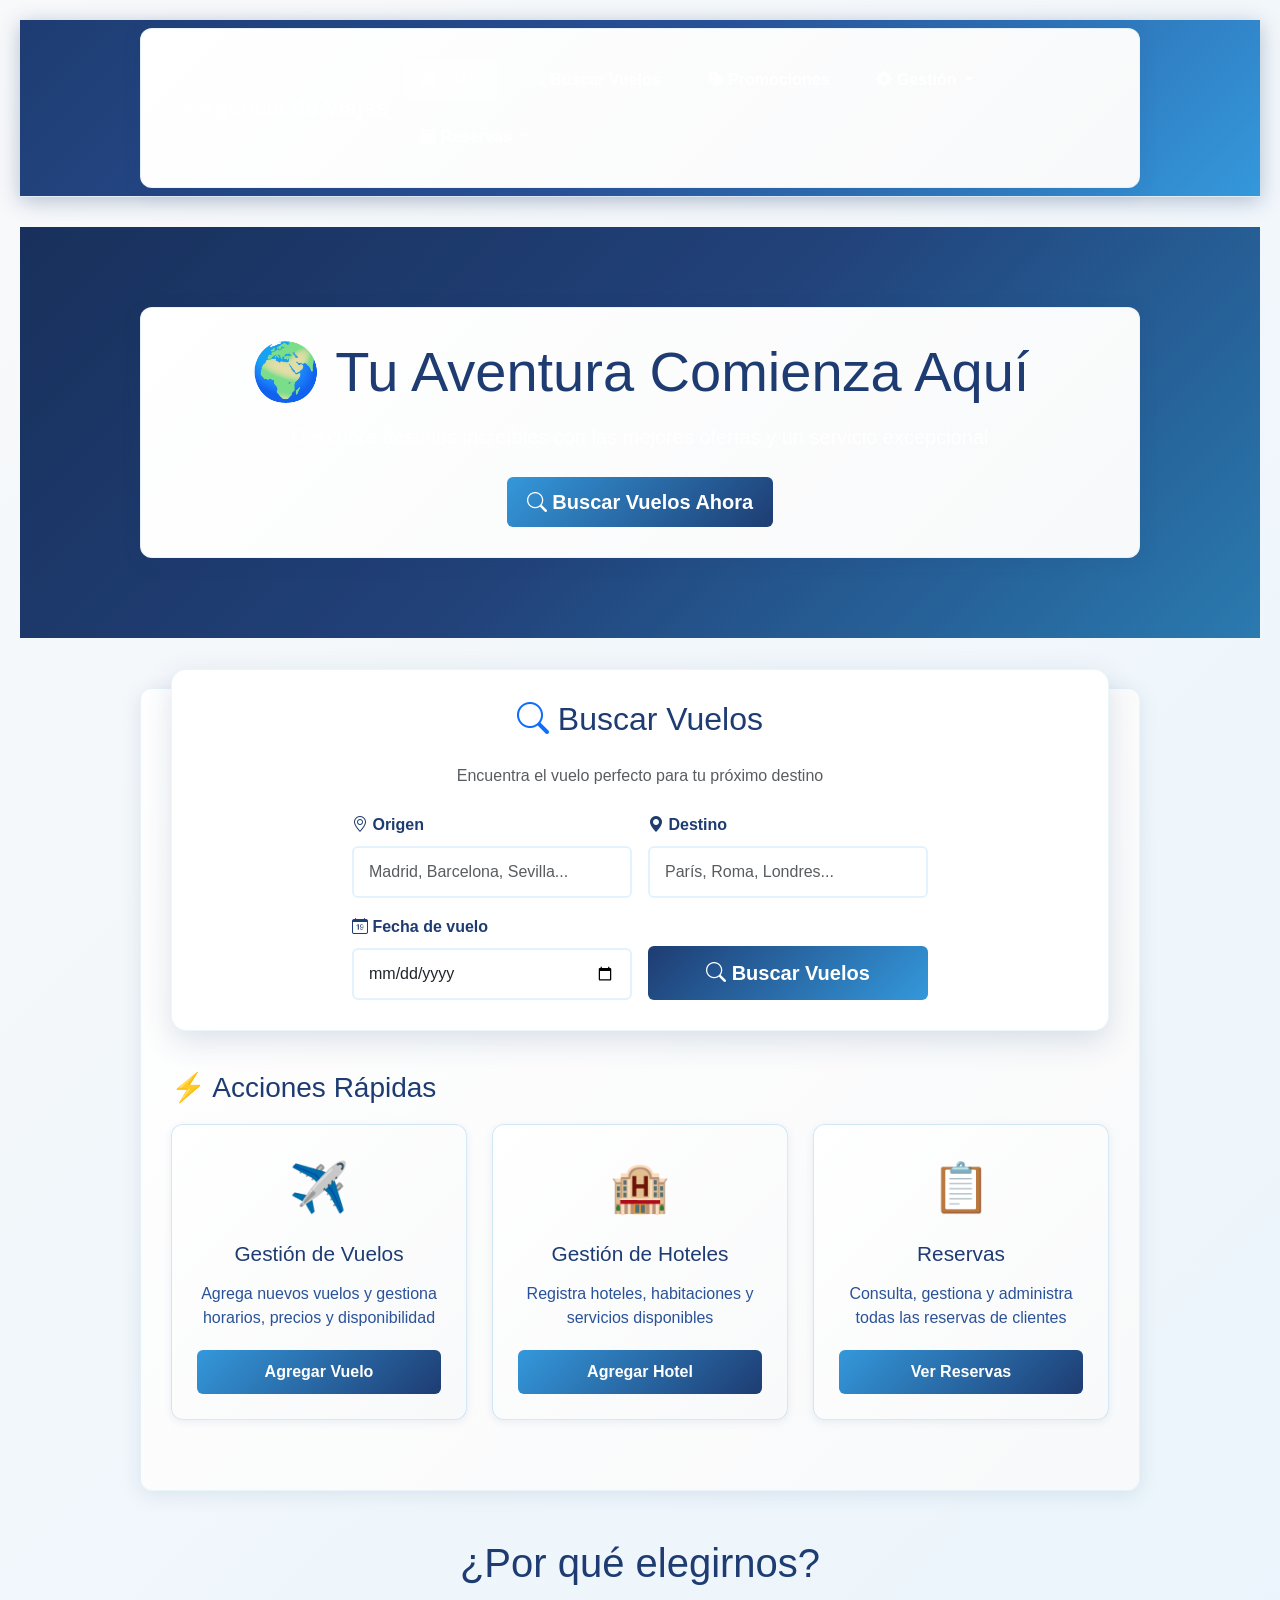
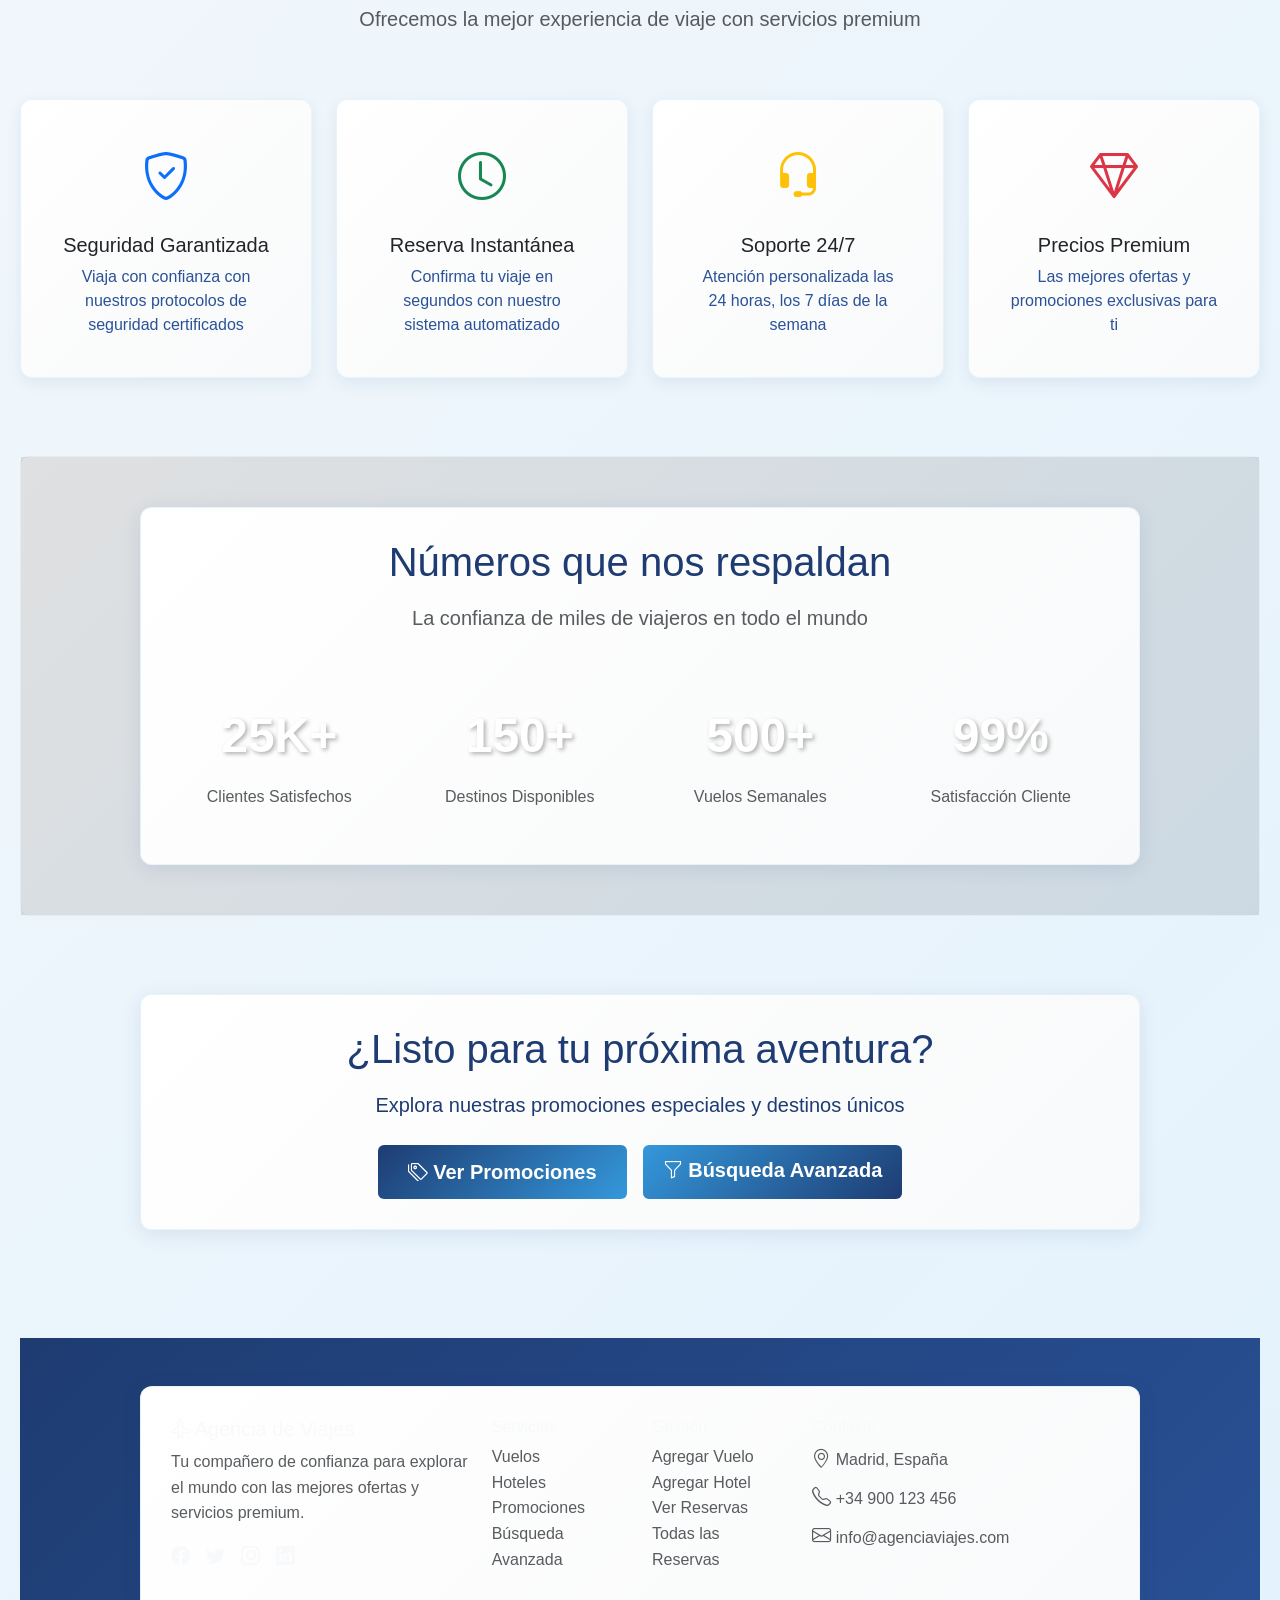
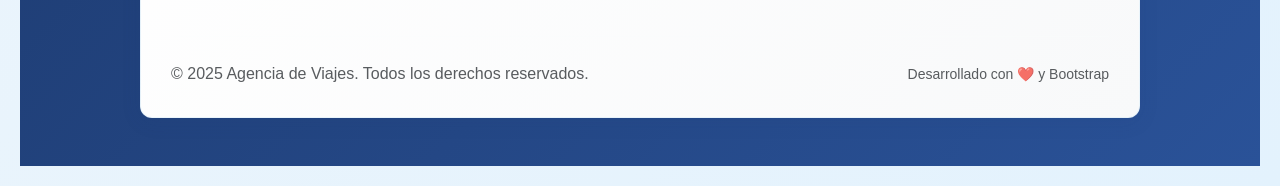
==== commit 2e1ad98e: "MEGA UPDATE: Tema Azul/Blanco + Cleanup + install_auto.bat mejorado  TEMA AZUL/BLANCO UNIFICADO: - A" ====
--- a/index.html
+++ b/index.html
@@ -20,7 +20,7 @@
     }
     
     .hero-section {
-      background: linear-gradient(135deg, #667eea 0%, #764ba2 100%);
+      background: linear-gradient(135deg, #1e3c72 0%, #2a5298 50%, #3498db 100%);
       color: white;
       padding: 80px 0;
       margin-bottom: 50px;
@@ -29,15 +29,16 @@
     .search-card {
       background: white;
       border-radius: 15px;
-      box-shadow: 0 10px 30px rgba(0,0,0,0.1);
+      box-shadow: 0 10px 30px rgba(30, 60, 114, 0.15);
       padding: 30px;
       margin-top: -50px;
       position: relative;
       z-index: 10;
+      border: 1px solid rgba(52, 152, 219, 0.1);
     }
     
     .btn-custom {
-      background: linear-gradient(135deg, #667eea 0%, #764ba2 100%);
+      background: linear-gradient(135deg, #1e3c72 0%, #3498db 100%);
       border: none;
       color: white;
       transition: all 0.3s ease;
@@ -45,90 +46,115 @@
     
     .btn-custom:hover {
       transform: translateY(-2px);
-      box-shadow: 0 5px 15px rgba(102, 126, 234, 0.4);
+      box-shadow: 0 5px 15px rgba(30, 60, 114, 0.4);
       color: white;
     }
     
     .feature-card {
       transition: transform 0.3s ease;
-      border: none;
-      box-shadow: 0 5px 15px rgba(0,0,0,0.08);
+      border: 1px solid rgba(52, 152, 219, 0.1);
+      box-shadow: 0 5px 15px rgba(30, 60, 114, 0.08);
+      background: linear-gradient(135deg, #ffffff 0%, #f8f9fa 100%);
     }
     
     .feature-card:hover {
       transform: translateY(-5px);
-      box-shadow: 0 10px 25px rgba(0,0,0,0.15);
+      box-shadow: 0 10px 25px rgba(30, 60, 114, 0.15);
+      border-color: rgba(52, 152, 219, 0.3);
     }
     
     .stats-section {
-      background: #f8f9fa;
+      background: linear-gradient(135deg, #f8f9fa 0%, #e3f2fd 100%);
       padding: 50px 0;
     }
     
     .stat-number {
       font-size: 2.5rem;
       font-weight: bold;
-      color: #667eea;
+      color: #1e3c72;
     }
   </style>
 </head>
 <body>
-  <!-- Navbar -->
-  <nav class="navbar navbar-expand-lg navbar-dark bg-dark sticky-top">
+  <!-- Navbar - Tema Azul y Blanco Unificado -->
+  <nav class="navbar navbar-expand-lg sticky-top" style="background: linear-gradient(135deg, #1e3c72 0%, #2a5298 50%, #3498db 100%); box-shadow: 0 4px 20px rgba(30, 60, 114, 0.3);">
     <div class="container">
-      <a class="navbar-brand" href="index.html">
+      <a class="navbar-brand text-white fw-bold" href="index.html" style="font-size: 1.4rem;">
         <i class="bi bi-airplane"></i> Agencia de Viajes
       </a>
       
-      <button class="navbar-toggler" type="button" data-bs-toggle="collapse" data-bs-target="#navbarNav">
-        <span class="navbar-toggler-icon"></span>
+      <button class="navbar-toggler" type="button" data-bs-toggle="collapse" data-bs-target="#navbarNav" 
+              style="border: 1px solid rgba(255,255,255,0.3);">
+        <span class="navbar-toggler-icon" style="background-image: url('data:image/svg+xml,%3csvg xmlns=\'http://www.w3.org/2000/svg\' viewBox=\'0 0 30 30\'%3e%3cpath stroke=\'rgba%28255, 255, 255, 0.8%29\' stroke-linecap=\'round\' stroke-miterlimit=\'10\' stroke-width=\'2\' d=\'M4 7h22M4 15h22M4 23h22\'/%3e%3c/svg%3e');"></span>
       </button>
       
       <div class="collapse navbar-collapse" id="navbarNav">
         <ul class="navbar-nav ms-auto">
           <li class="nav-item">
-            <a class="nav-link active" href="index.html">
-              <i class="bi bi-house"></i> Inicio
+            <a class="nav-link text-white fw-semibold active" href="index.html" 
+               style="transition: all 0.3s ease; border-radius: 8px; padding: 8px 16px; background: rgba(255,255,255,0.2);"
+               onmouseover="this.style.background='rgba(255,255,255,0.3)'; this.style.transform='translateY(-1px)'"
+               onmouseout="this.style.background='rgba(255,255,255,0.2)'; this.style.transform='translateY(0)'">
+              <i class="bi bi-house-fill"></i> Inicio
             </a>
           </li>
           <li class="nav-item">
-            <a class="nav-link" href="#buscar">
+            <a class="nav-link text-white fw-semibold" href="form_buscar.html" 
+               style="transition: all 0.3s ease; border-radius: 8px; padding: 8px 16px;"
+               onmouseover="this.style.background='rgba(255,255,255,0.2)'; this.style.transform='translateY(-1px)'"
+               onmouseout="this.style.background='transparent'; this.style.transform='translateY(0)'">
               <i class="bi bi-search"></i> Buscar Vuelos
             </a>
           </li>
           <li class="nav-item">
-            <a class="nav-link" href="busqueda_avanzada.html">
-              <i class="bi bi-funnel"></i> Búsqueda Avanzada
-            </a>
-          </li>
-          <li class="nav-item">
-            <a class="nav-link" href="promociones_dinamicas.html">
-              <i class="bi bi-tags"></i> Promociones
+            <a class="nav-link text-white fw-semibold" href="promociones_dinamicas.html" 
+               style="transition: all 0.3s ease; border-radius: 8px; padding: 8px 16px;"
+               onmouseover="this.style.background='rgba(255,255,255,0.2)'; this.style.transform='translateY(-1px)'"
+               onmouseout="this.style.background='transparent'; this.style.transform='translateY(0)'">
+              <i class="bi bi-tags-fill"></i> Promociones
             </a>
           </li>
           <li class="nav-item dropdown">
-            <a class="nav-link dropdown-toggle" href="#" role="button" data-bs-toggle="dropdown">
-              <i class="bi bi-plus-circle"></i> Gestión
-            </a>
-            <ul class="dropdown-menu">
-              <li><a class="dropdown-item" href="form_vuelo.html">
-                <i class="bi bi-airplane"></i> Agregar Vuelo
+            <a class="nav-link dropdown-toggle text-white fw-semibold" href="#" role="button" data-bs-toggle="dropdown"
+               style="transition: all 0.3s ease; border-radius: 8px; padding: 8px 16px;"
+               onmouseover="this.style.background='rgba(255,255,255,0.2)'; this.style.transform='translateY(-1px)'"
+               onmouseout="this.style.background='transparent'; this.style.transform='translateY(0)'">
+              <i class="bi bi-gear-fill"></i> Gestión
+            </a>
+            <ul class="dropdown-menu border-0 shadow-lg" style="background: linear-gradient(135deg, #ffffff 0%, #f8f9fa 100%); border-radius: 12px; padding: 8px;">
+              <li><a class="dropdown-item fw-semibold" href="form_vuelo.html" 
+                     style="border-radius: 8px; padding: 10px 16px; color: #1e3c72; transition: all 0.3s ease;"
+                     onmouseover="this.style.background='linear-gradient(135deg, #e3f2fd 0%, #bbdefb 100%)'; this.style.transform='translateX(5px)'"
+                     onmouseout="this.style.background='transparent'; this.style.transform='translateX(0)'">
+                <i class="bi bi-airplane-fill text-primary"></i> Agregar Vuelo
               </a></li>
-              <li><a class="dropdown-item" href="form_hotel.html">
-                <i class="bi bi-building"></i> Agregar Hotel
+              <li><a class="dropdown-item fw-semibold" href="form_hotel.html" 
+                     style="border-radius: 8px; padding: 10px 16px; color: #1e3c72; transition: all 0.3s ease;"
+                     onmouseover="this.style.background='linear-gradient(135deg, #e3f2fd 0%, #bbdefb 100%)'; this.style.transform='translateX(5px)'"
+                     onmouseout="this.style.background='transparent'; this.style.transform='translateX(0)'">
+                <i class="bi bi-building text-success"></i> Agregar Hotel
               </a></li>
             </ul>
           </li>
           <li class="nav-item dropdown">
-            <a class="nav-link dropdown-toggle" href="#" role="button" data-bs-toggle="dropdown">
-              <i class="bi bi-list-ul"></i> Reservas
-            </a>
-            <ul class="dropdown-menu">
-              <li><a class="dropdown-item" href="consulta_reservas.php">
-                <i class="bi bi-eye"></i> Ver Reservas
+            <a class="nav-link dropdown-toggle text-white fw-semibold" href="#" role="button" data-bs-toggle="dropdown"
+               style="transition: all 0.3s ease; border-radius: 8px; padding: 8px 16px;"
+               onmouseover="this.style.background='rgba(255,255,255,0.2)'; this.style.transform='translateY(-1px)'"
+               onmouseout="this.style.background='transparent'; this.style.transform='translateY(0)'">
+              <i class="bi bi-calendar-check-fill"></i> Reservas
+            </a>
+            <ul class="dropdown-menu border-0 shadow-lg" style="background: linear-gradient(135deg, #ffffff 0%, #f8f9fa 100%); border-radius: 12px; padding: 8px;">
+              <li><a class="dropdown-item fw-semibold" href="consulta_reservas.php" 
+                     style="border-radius: 8px; padding: 10px 16px; color: #1e3c72; transition: all 0.3s ease;"
+                     onmouseover="this.style.background='linear-gradient(135deg, #e3f2fd 0%, #bbdefb 100%)'; this.style.transform='translateX(5px)'"
+                     onmouseout="this.style.background='transparent'; this.style.transform='translateX(0)'">
+                <i class="bi bi-eye-fill text-info"></i> Ver Reservas
               </a></li>
-              <li><a class="dropdown-item" href="mostrar_reservas.php">
-                <i class="bi bi-table"></i> Todas las Reservas
+              <li><a class="dropdown-item fw-semibold" href="mostrar_reservas.php" 
+                     style="border-radius: 8px; padding: 10px 16px; color: #1e3c72; transition: all 0.3s ease;"
+                     onmouseover="this.style.background='linear-gradient(135deg, #e3f2fd 0%, #bbdefb 100%)'; this.style.transform='translateX(5px)'"
+                     onmouseout="this.style.background='transparent'; this.style.transform='translateX(0)'">
+                <i class="bi bi-table text-warning"></i> Todas las Reservas
               </a></li>
             </ul>
           </li>
--- a/styles.css
+++ b/styles.css
@@ -2,15 +2,15 @@
 
 body {
   font-family: 'Segoe UI', Tahoma, Geneva, Verdana, sans-serif;
-  background: linear-gradient(135deg, #f0f4f8 0%, #e8f4f8 100%);
-  color: #333;
+  background: linear-gradient(135deg, #f8f9fa 0%, #e3f2fd 100%);
+  color: #1e3c72;
   margin: 0;
   padding: 20px;
   line-height: 1.6;
 }
 
 h1, h2, h3 {
-  color: #005f73;
+  color: #1e3c72;
 }
 
 h1 {
@@ -18,20 +18,20 @@
 }
 
 .subtitle {
-  color: #0a9396;
+  color: #3498db;
   font-style: italic;
   margin-top: 0;
   margin-bottom: 30px;
 }
 
 a {
-  color: #0a9396;
+  color: #3498db;
   text-decoration: none;
   transition: color 0.3s ease;
 }
 
 a:hover {
-  color: #005f73;
+  color: #1e3c72;
   text-decoration: underline;
 }
 
@@ -48,26 +48,30 @@
 }
 
 nav ul li a {
-  background: #e8f4f8;
+  background: linear-gradient(135deg, #e3f2fd 0%, #bbdefb 100%);
   padding: 8px 15px;
   border-radius: 20px;
   font-weight: 500;
   transition: all 0.3s ease;
+  color: #1e3c72;
 }
 
 nav ul li a:hover {
-  background: #0a9396;
+  background: linear-gradient(135deg, #3498db 0%, #2980b9 100%);
   color: white;
   text-decoration: none;
+  transform: translateY(-1px);
+  box-shadow: 0 4px 8px rgba(52, 152, 219, 0.3);
 }
 
 .container {
   max-width: 1000px;
   margin: auto;
-  background: #ffffff;
+  background: linear-gradient(135deg, #ffffff 0%, #f8f9fa 100%);
   padding: 30px;
   border-radius: 12px;
-  box-shadow: 0 4px 20px rgba(0, 0, 0, 0.1);
+  box-shadow: 0 4px 20px rgba(30, 60, 114, 0.1);
+  border: 1px solid rgba(52, 152, 219, 0.1);
 }
 
 form {
@@ -78,14 +82,14 @@
 
 label {
   font-weight: 600;
-  color: #005f73;
+  color: #1e3c72;
 }
 
 input[type="text"],
 input[type="number"],
 input[type="date"] {
   padding: 12px 15px;
-  border: 2px solid #e1ecf4;
+  border: 2px solid #e3f2fd;
   border-radius: 6px;
   font-size: 1rem;
   transition: all 0.3s ease;
@@ -96,12 +100,12 @@
 input[type="number"]:focus,
 input[type="date"]:focus {
   outline: none;
-  border-color: #0a9396;
-  box-shadow: 0 0 0 3px rgba(10, 147, 150, 0.1);
+  border-color: #3498db;
+  box-shadow: 0 0 0 3px rgba(52, 152, 219, 0.1);
 }
 
 input[type="submit"] {
-  background: linear-gradient(135deg, #0a9396, #005f73);
+  background: linear-gradient(135deg, #3498db, #1e3c72);
   color: white;
   font-weight: bold;
   border: none;
@@ -113,28 +117,28 @@
 }
 
 input[type="submit"]:hover {
-  background: linear-gradient(135deg, #005f73, #003d4a);
-  transform: translateY(-1px);
-  box-shadow: 0 4px 12px rgba(0, 0, 0, 0.2);
+  background: linear-gradient(135deg, #1e3c72, #2980b9);
+  transform: translateY(-2px);
+  box-shadow: 0 4px 12px rgba(30, 60, 114, 0.3);
 }
 
 /* Estilos para la búsqueda integrada */
 .search-section {
-  background: linear-gradient(135deg, #f8fbff, #e8f4f8);
+  background: linear-gradient(135deg, #f8f9fa, #e3f2fd);
   padding: 30px;
   border-radius: 12px;
   margin: 30px 0;
-  border: 1px solid #e1ecf4;
-  box-shadow: 0 2px 10px rgba(0, 0, 0, 0.05);
+  border: 1px solid rgba(52, 152, 219, 0.2);
+  box-shadow: 0 2px 10px rgba(30, 60, 114, 0.08);
 }
 
 .search-section h2 {
   margin-top: 0;
-  color: #005f73;
+  color: #1e3c72;
 }
 
 .search-section p {
-  color: #666;
+  color: #2a5298;
   margin-bottom: 20px;
 }
 
@@ -158,7 +162,7 @@
 }
 
 .btn-search {
-  background: linear-gradient(135deg, #0a9396, #005f73);
+  background: linear-gradient(135deg, #3498db, #1e3c72);
   padding: 12px 24px;
   border-radius: 6px;
   font-weight: bold;
@@ -170,8 +174,9 @@
 }
 
 .btn-search:hover {
-  background: linear-gradient(135deg, #005f73, #003d4a);
-  transform: translateY(-1px);
+  background: linear-gradient(135deg, #1e3c72, #2980b9);
+  transform: translateY(-2px);
+  box-shadow: 0 4px 12px rgba(30, 60, 114, 0.3);
 }
 
 /* Estilos para las tarjetas de acción */
@@ -187,19 +192,19 @@
 }
 
 .card {
-  background: white;
-  border: 1px solid #e8f4f8;
+  background: linear-gradient(135deg, #ffffff 0%, #f8f9fa 100%);
+  border: 1px solid rgba(52, 152, 219, 0.2);
   border-radius: 12px;
   padding: 25px;
   text-align: center;
   transition: all 0.3s ease;
-  box-shadow: 0 2px 8px rgba(0, 0, 0, 0.05);
+  box-shadow: 0 2px 8px rgba(30, 60, 114, 0.08);
 }
 
 .card:hover {
   transform: translateY(-5px);
-  box-shadow: 0 8px 25px rgba(0, 0, 0, 0.15);
-  border-color: #0a9396;
+  box-shadow: 0 8px 25px rgba(30, 60, 114, 0.2);
+  border-color: #3498db;
 }
 
 .card-icon {
@@ -208,20 +213,20 @@
 }
 
 .card h4 {
-  color: #005f73;
+  color: #1e3c72;
   margin: 0 0 15px 0;
   font-size: 1.3rem;
 }
 
 .card p {
-  color: #666;
+  color: #2a5298;
   margin: 0 0 20px 0;
   line-height: 1.5;
 }
 
 .btn {
   display: inline-block;
-  background: linear-gradient(135deg, #0a9396, #005f73);
+  background: linear-gradient(135deg, #3498db, #1e3c72);
   color: white;
   padding: 10px 20px;
   border-radius: 6px;
@@ -233,17 +238,20 @@
 }
 
 .btn:hover {
-  background: linear-gradient(135deg, #005f73, #003d4a);
+  background: linear-gradient(135deg, #1e3c72, #2980b9);
   text-decoration: none;
-  transform: translateY(-1px);
+  transform: translateY(-2px);
+  box-shadow: 0 4px 12px rgba(30, 60, 114, 0.3);
 }
 
 .btn-secondary {
-  background: linear-gradient(135deg, #6c757d, #495057);
+  background: linear-gradient(135deg, #74b9ff, #0984e3);
 }
 
 .btn-secondary:hover {
-  background: linear-gradient(135deg, #495057, #343a40);
+  background: linear-gradient(135deg, #0984e3, #74b9ff);
+  transform: translateY(-2px);
+  box-shadow: 0 4px 12px rgba(116, 185, 255, 0.3);
 }
 
 /* Estilos para estadísticas */
@@ -260,19 +268,21 @@
 }
 
 .stat-card {
-  background: linear-gradient(135deg, #e8f4f8, #f0f4f8);
+  background: linear-gradient(135deg, #e3f2fd, #f8f9fa);
   padding: 20px;
   border-radius: 10px;
-  border: 1px solid #e1ecf4;
+  border: 1px solid rgba(52, 152, 219, 0.2);
+  box-shadow: 0 2px 8px rgba(30, 60, 114, 0.08);
 }
 
 .stat-number {
   font-size: 2rem;
   margin-bottom: 10px;
+  color: #1e3c72;
 }
 
 .stat-label {
-  color: #005f73;
+  color: #1e3c72;
   font-weight: 600;
 }
 
@@ -284,41 +294,41 @@
   background: white;
   border-radius: 8px;
   overflow: hidden;
-  box-shadow: 0 2px 10px rgba(0, 0, 0, 0.1);
+  box-shadow: 0 2px 10px rgba(30, 60, 114, 0.1);
 }
 
 th, td {
-  border: 1px solid #e1ecf4;
+  border: 1px solid #e3f2fd;
   padding: 12px 15px;
   text-align: left;
 }
 
 th {
-  background: linear-gradient(135deg, #94d2bd, #a8dadc);
-  color: #003049;
+  background: linear-gradient(135deg, #3498db, #2980b9);
+  color: white;
   font-weight: 600;
 }
 
 tr:nth-child(even) {
-  background-color: #f8fbff;
+  background-color: #f8f9fa;
 }
 
 tr:hover {
-  background-color: #e8f4f8;
+  background-color: #e3f2fd;
 }
 
 /* Estilos para resultados de búsqueda */
 .search-summary {
-  background: linear-gradient(135deg, #e8f4f8, #f0f8ff);
+  background: linear-gradient(135deg, #e3f2fd, #f8f9fa);
   padding: 20px;
   border-radius: 8px;
   margin: 20px 0;
-  border-left: 4px solid #0a9396;
-  box-shadow: 0 2px 8px rgba(0, 0, 0, 0.05);
+  border-left: 4px solid #3498db;
+  box-shadow: 0 2px 8px rgba(30, 60, 114, 0.08);
 }
 
 .search-criteria {
-  background: #0a9396;
+  background: #3498db;
   color: white;
   padding: 4px 12px;
   border-radius: 15px;
@@ -328,7 +338,7 @@
 }
 
 .results-count {
-  color: #005f73;
+  color: #1e3c72;
   font-weight: 600;
   margin: 20px 0;
   font-size: 1.1rem;
@@ -336,7 +346,7 @@
 
 .price {
   font-weight: bold;
-  color: #0a9396;
+  color: #3498db;
   font-size: 1.1rem;
 }
 
@@ -678,20 +688,23 @@
 
 /* ===== BOOTSTRAP ENHANCEMENT STYLES ===== */
 
-/* Variables de colores */
+/* Variables de colores - Tema Azul y Blanco */
 :root {
-  --primary-color: #007bff;
-  --secondary-color: #6c757d;
-  --success-color: #28a745;
-  --warning-color: #ffc107;
-  --danger-color: #dc3545;
-  --dark-color: #343a40;
+  --primary-color: #3498db;
+  --secondary-color: #74b9ff;
+  --success-color: #00b894;
+  --warning-color: #fdcb6e;
+  --danger-color: #e17055;
+  --dark-color: #1e3c72;
   --light-color: #f8f9fa;
+  --gradient-primary: linear-gradient(135deg, #1e3c72 0%, #3498db 100%);
+  --gradient-secondary: linear-gradient(135deg, #74b9ff 0%, #0984e3 100%);
+  --gradient-light: linear-gradient(135deg, #ffffff 0%, #f8f9fa 100%);
 }
 
 /* Botones personalizados */
 .btn-custom {
-  background: linear-gradient(135deg, #667eea 0%, #764ba2 100%);
+  background: var(--gradient-primary);
   border: none;
   color: white;
   padding: 12px 30px;
@@ -701,13 +714,14 @@
 
 .btn-custom:hover {
   transform: translateY(-2px);
-  box-shadow: 0 8px 20px rgba(102, 126, 234, 0.3);
-  color: white;
+  box-shadow: 0 8px 20px rgba(30, 60, 114, 0.4);
+  color: white;
+  background: linear-gradient(135deg, #2980b9 0%, #1e3c72 100%);
 }
 
 /* Hero section */
 .hero-section {
-  background: linear-gradient(135deg, #667eea 0%, #764ba2 100%);
+  background: var(--gradient-primary);
   color: white;
   padding: 100px 0;
   position: relative;
@@ -790,24 +804,30 @@
 .navbar-brand {
   font-weight: bold;
   font-size: 1.4rem;
+  color: white !important;
 }
 
 .navbar-nav .nav-link {
   font-weight: 500;
-  transition: color 0.3s ease;
+  transition: all 0.3s ease;
+  color: white !important;
 }
 
 .navbar-nav .nav-link:hover {
-  color: var(--primary-color) !important;
+  color: white !important;
+  background: rgba(255,255,255,0.2) !important;
+  border-radius: 8px;
+  transform: translateY(-1px);
 }
 
 /* Footer enhancements */
 footer {
   margin-top: 60px;
+  background: linear-gradient(135deg, #1e3c72 0%, #2a5298 100%) !important;
 }
 
 footer a:hover {
-  color: var(--primary-color) !important;
+  color: #74b9ff !important;
   transition: color 0.3s ease;
 }
 
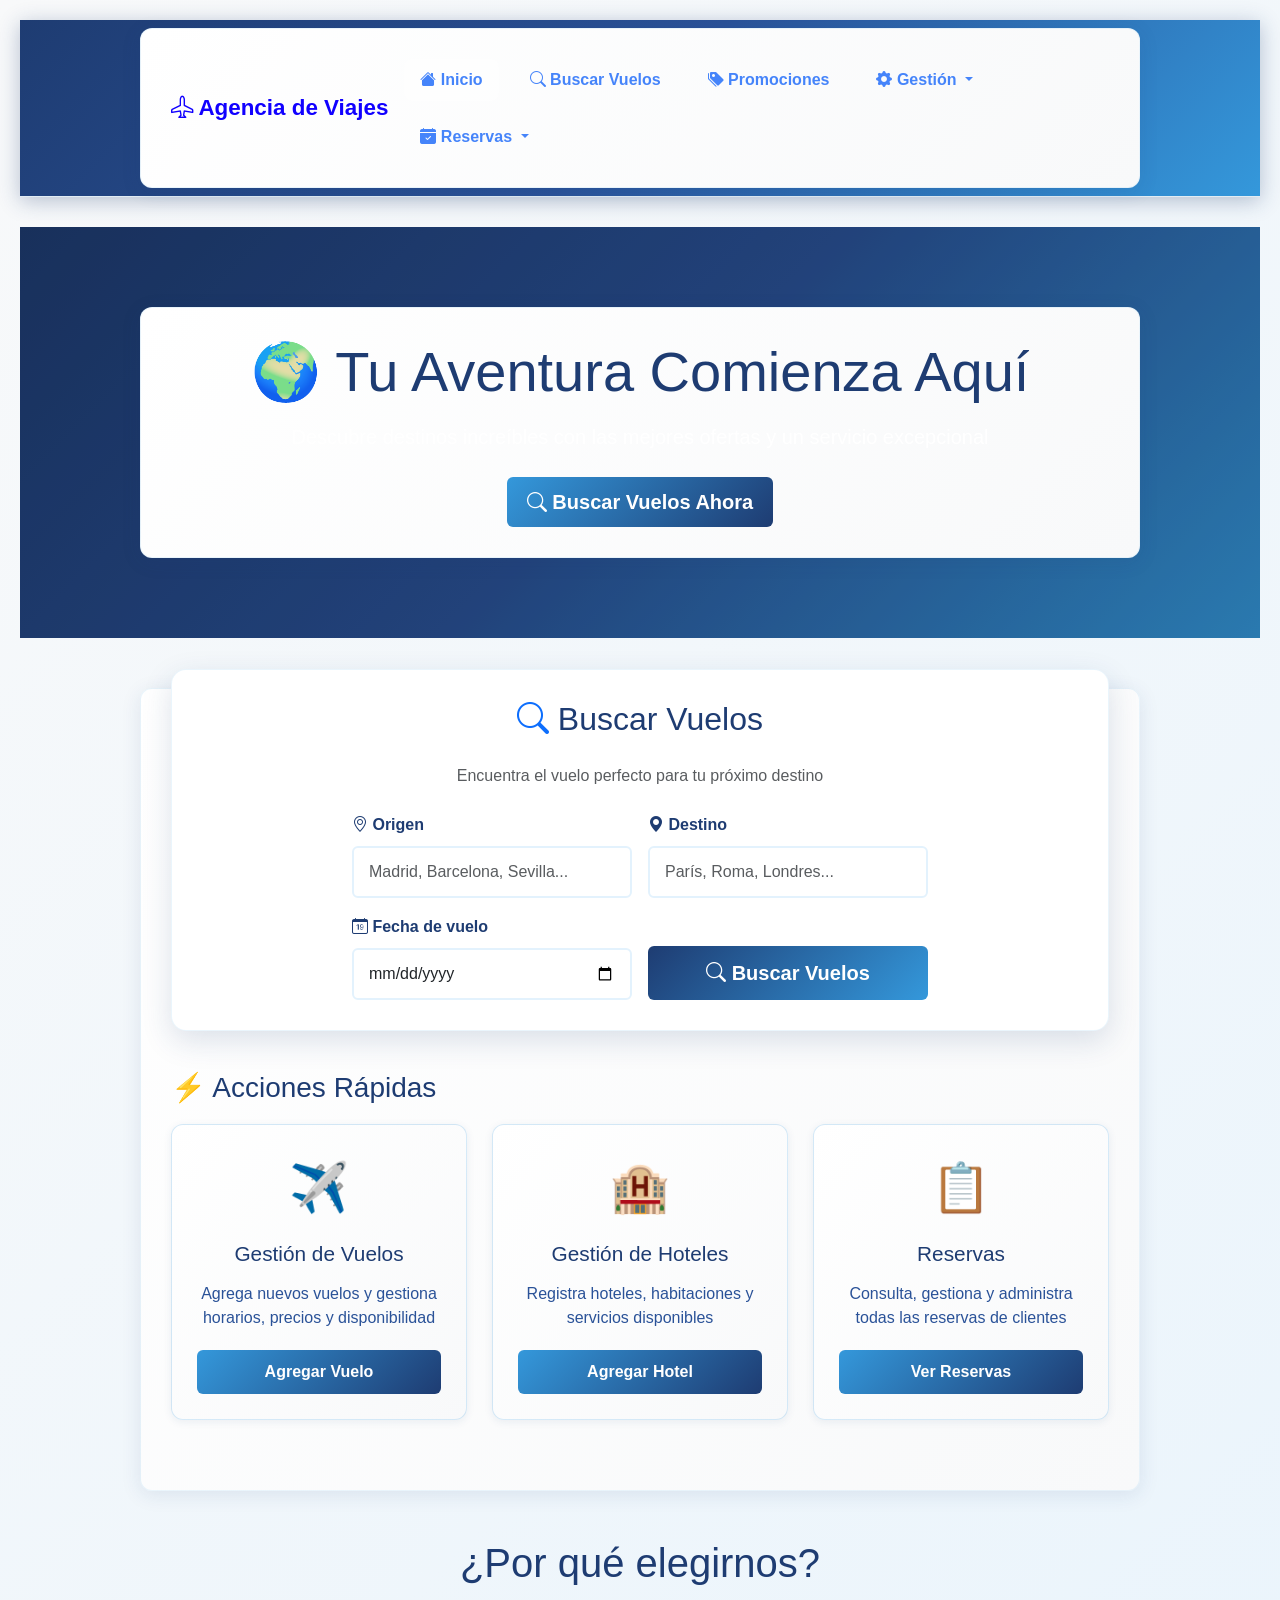
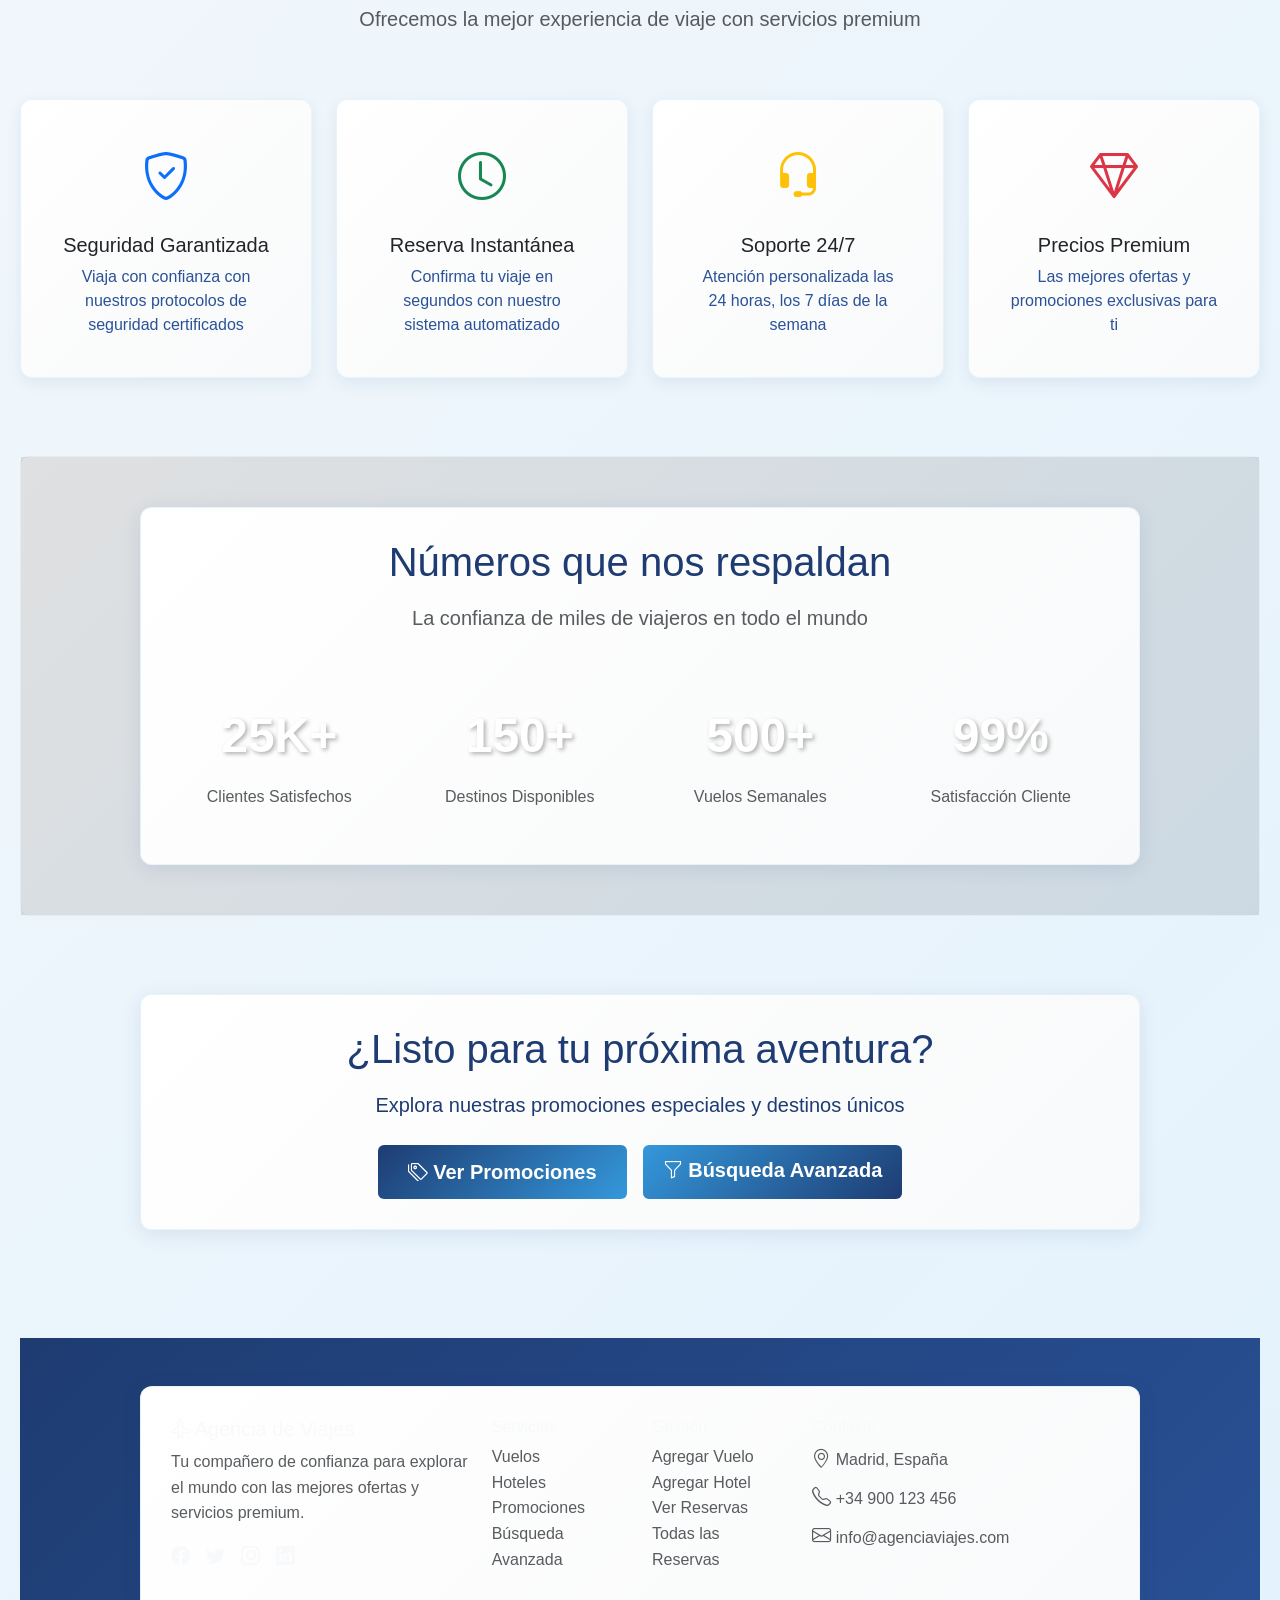
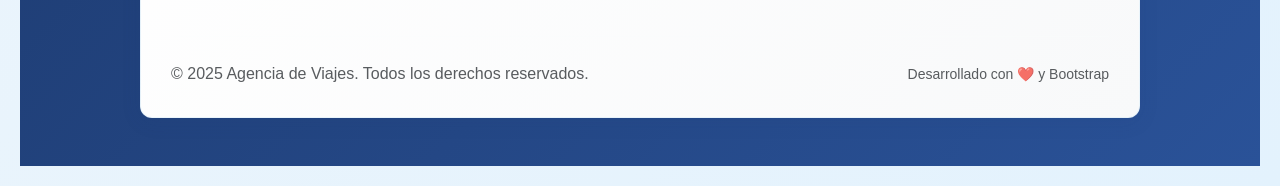
==== commit 6b7d494e: "Agrego funcionalidad completa incluyendo busqueda avanzada y ajustes" ====
--- a/index.html
+++ b/index.html
@@ -99,7 +99,7 @@
             </a>
           </li>
           <li class="nav-item">
-            <a class="nav-link text-white fw-semibold" href="form_buscar.html" 
+            <a class="nav-link text-white fw-semibold" href="index.html#buscar" 
                style="transition: all 0.3s ease; border-radius: 8px; padding: 8px 16px;"
                onmouseover="this.style.background='rgba(255,255,255,0.2)'; this.style.transform='translateY(-1px)'"
                onmouseout="this.style.background='transparent'; this.style.transform='translateY(0)'">
@@ -184,7 +184,7 @@
           </h2>
           <p class="text-center text-muted mb-4">Encuentra el vuelo perfecto para tu próximo destino</p>
           
-          <form action="mostrar_vuelo.php" method="GET">
+          <form action="mostrar_reservas.php" method="GET">
             <div class="row g-3">
               <div class="col-md-6">
                 <label for="origen" class="form-label">
@@ -348,7 +348,7 @@
             <a href="promociones_dinamicas.html" class="btn btn-custom btn-lg me-md-2">
               <i class="bi bi-tags"></i> Ver Promociones
             </a>
-            <a href="busqueda_avanzada.html" class="btn btn-outline-primary btn-lg">
+            <a href="busqueda_avanzada.php" class="btn btn-outline-primary btn-lg">
               <i class="bi bi-funnel"></i> Búsqueda Avanzada
             </a>
           </div>
--- a/styles.css
+++ b/styles.css
@@ -804,17 +804,17 @@
 .navbar-brand {
   font-weight: bold;
   font-size: 1.4rem;
-  color: white !important;
+  color: rgb(17, 0, 255) !important;
 }
 
 .navbar-nav .nav-link {
   font-weight: 500;
   transition: all 0.3s ease;
-  color: white !important;
+  color: rgb(69, 132, 250) !important;
 }
 
 .navbar-nav .nav-link:hover {
-  color: white !important;
+  color: rgba(0, 17, 255, 0.541) !important;
   background: rgba(255,255,255,0.2) !important;
   border-radius: 8px;
   transform: translateY(-1px);
